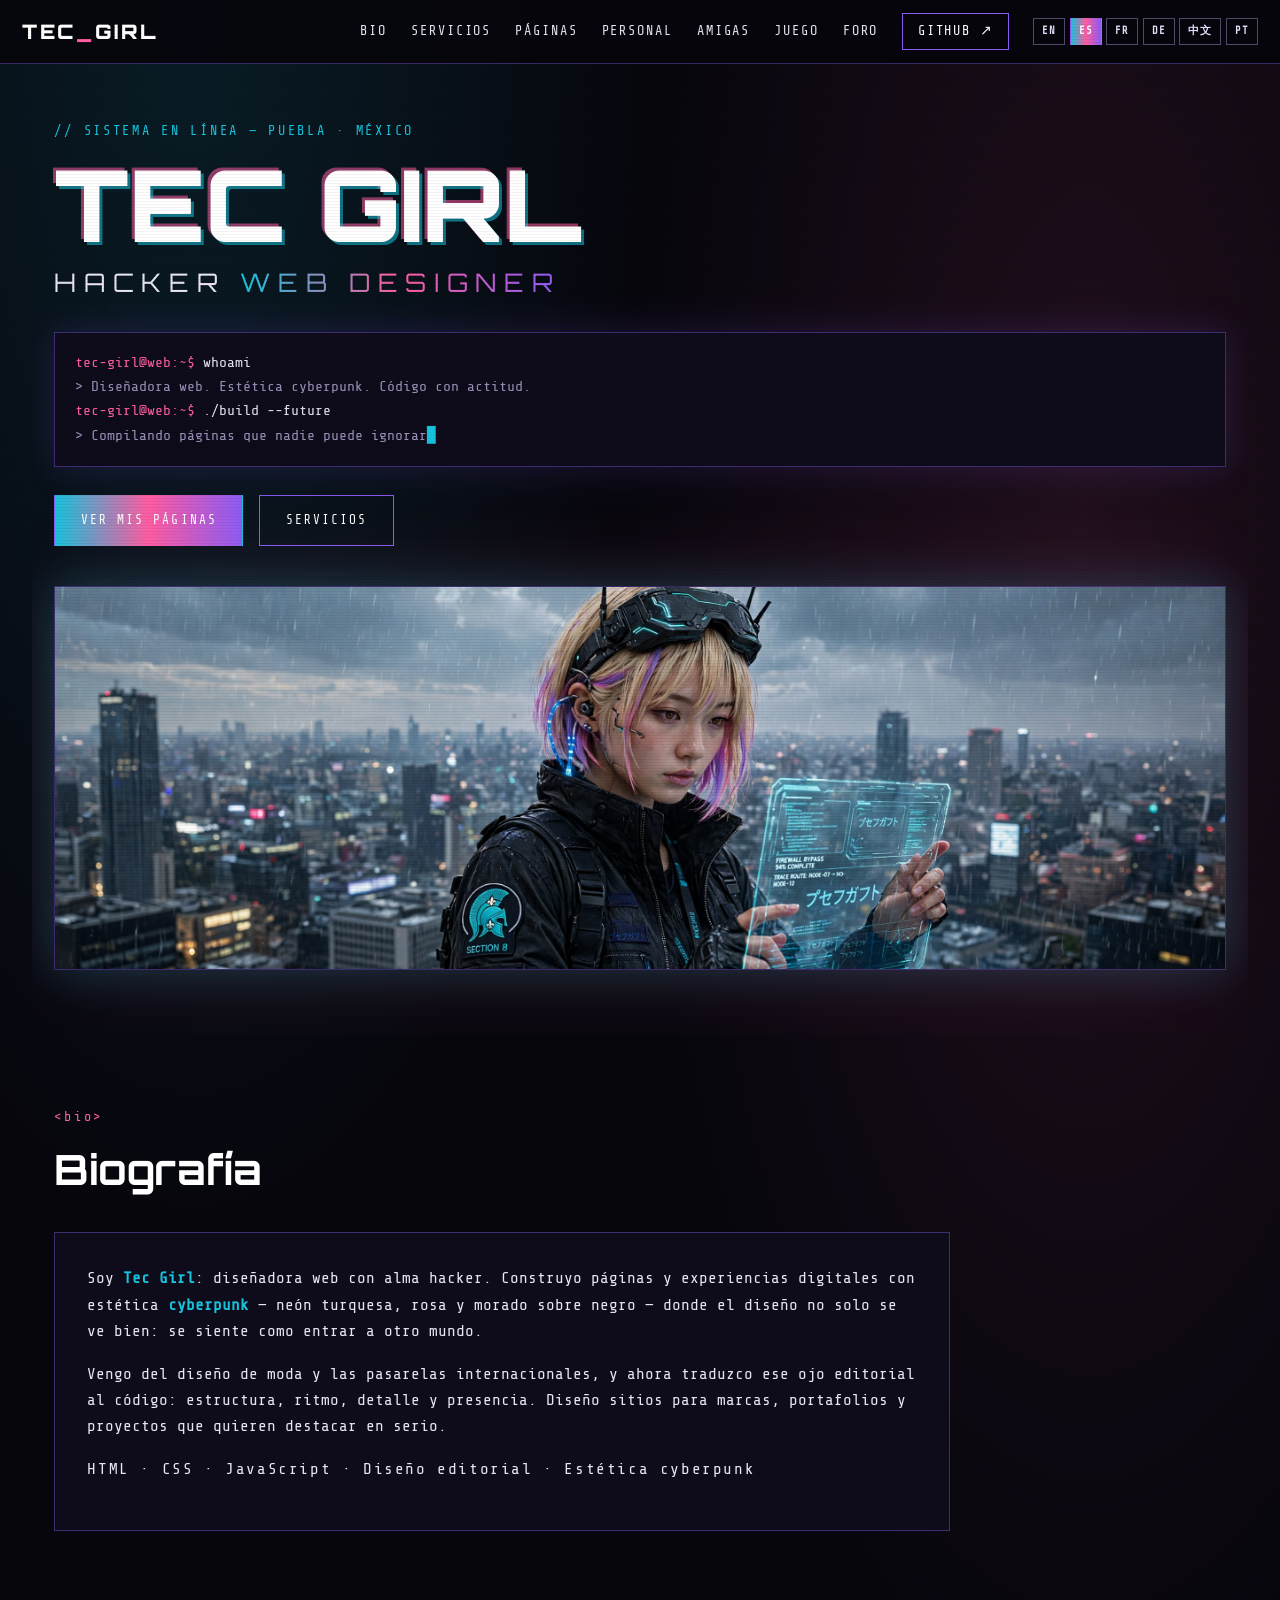
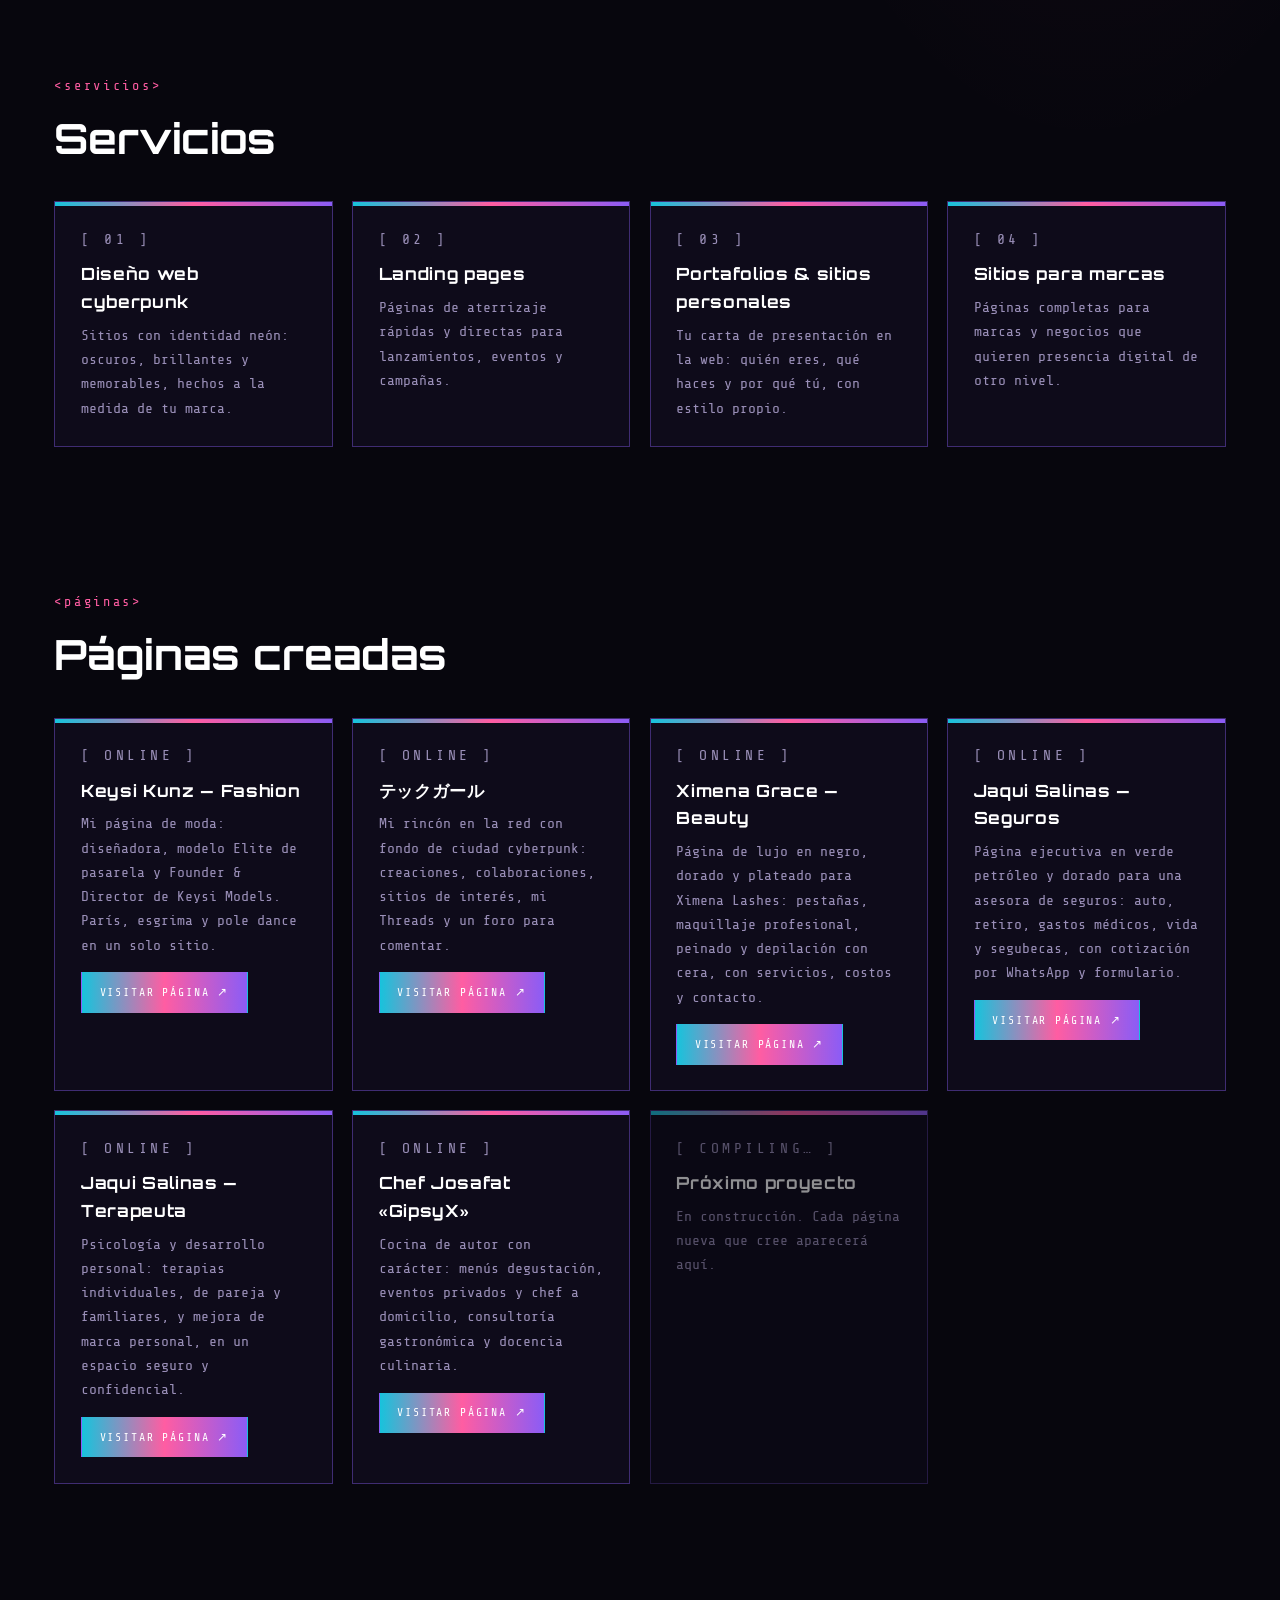
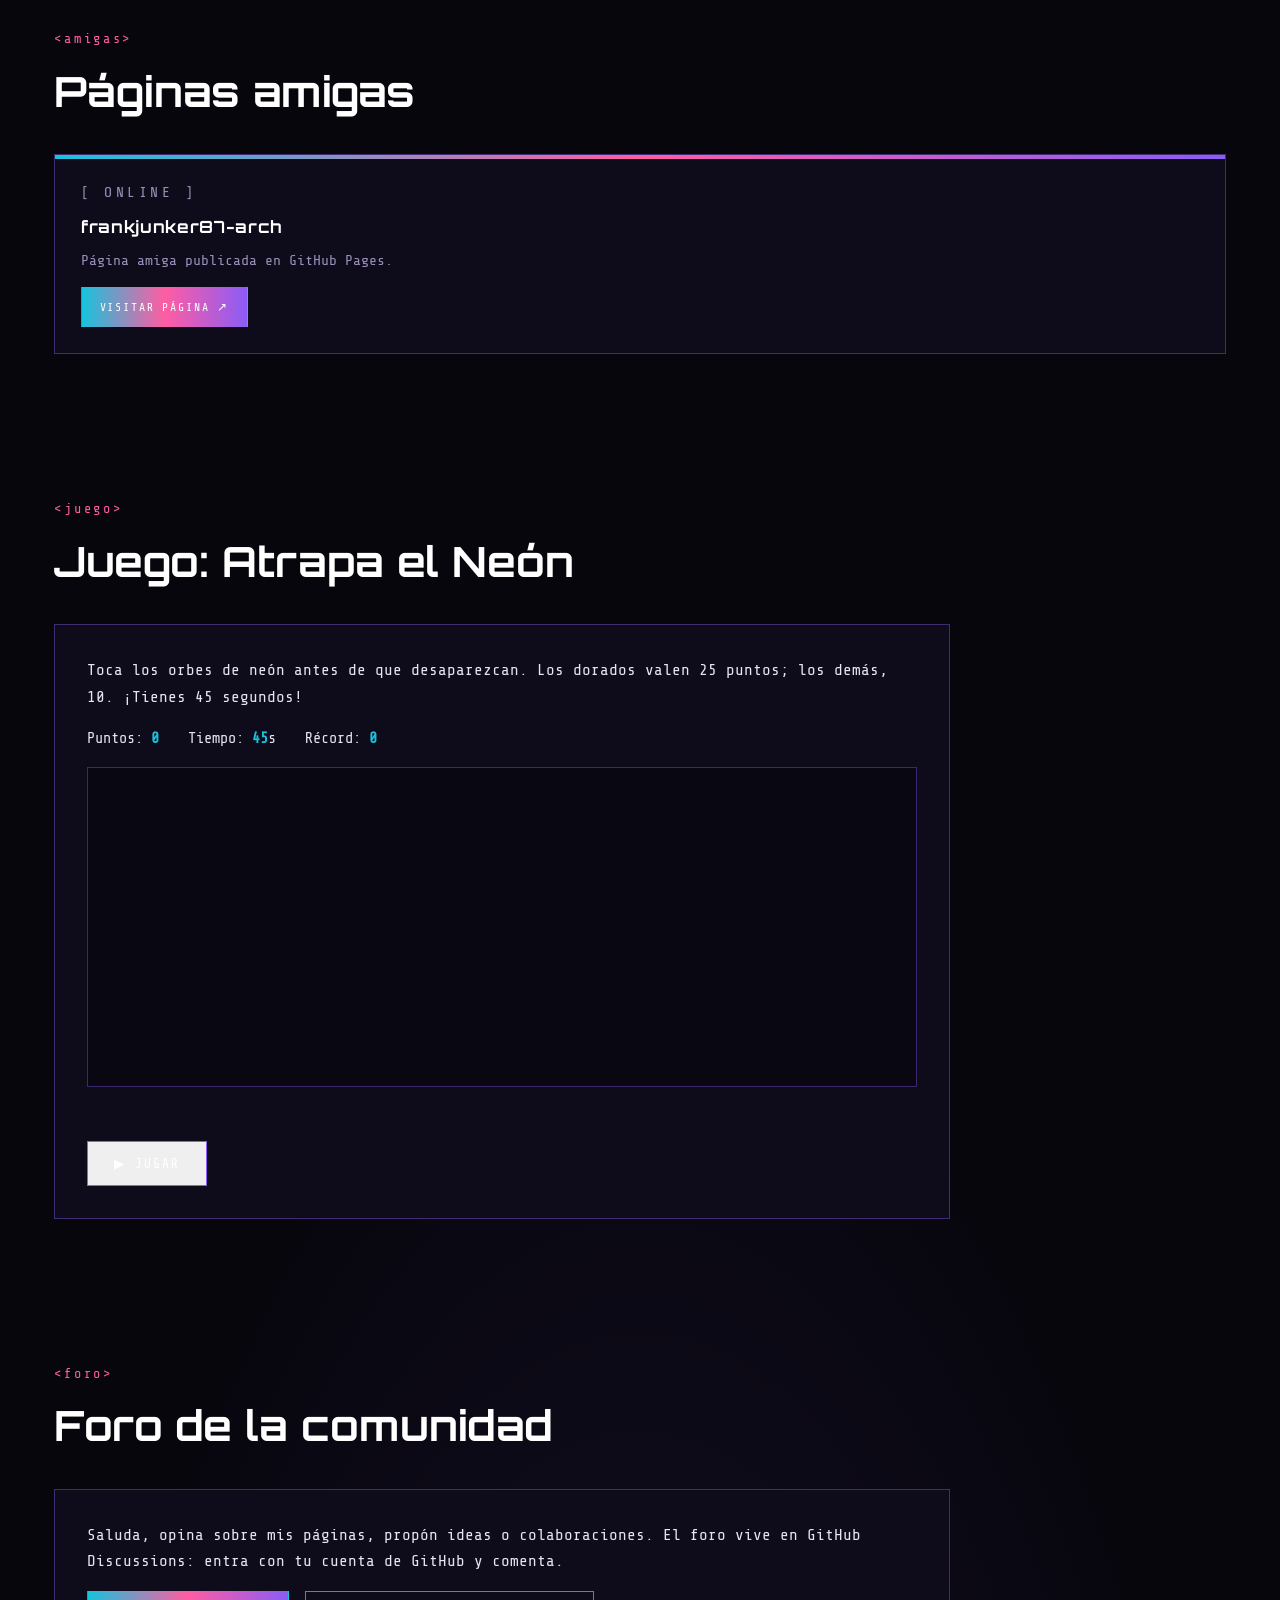
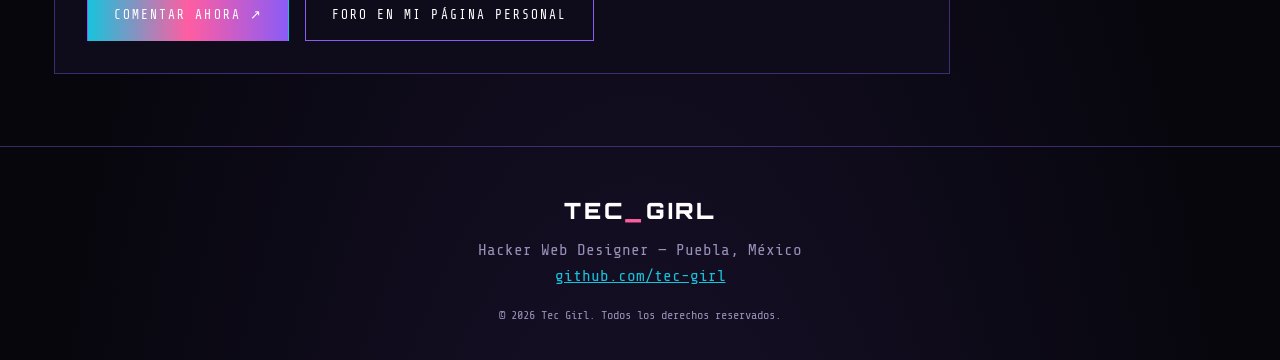
==== index.html @ 5b030a33 "Tec Girl: Jaqui Terapeuta y GipsyX en Páginas creadas + cursor de silueta neón Co-authored-by: psehg" ====
<!DOCTYPE html>
<html lang="es">
<head>
<meta charset="UTF-8">
<meta name="viewport" content="width=device-width, initial-scale=1.0">
<title data-i18n="pageTitle">TEC GIRL — Hacker Web Designer</title>
<meta name="description" content="Tec Girl: hacker web designer. Diseño páginas web con estética cyberpunk: neón turquesa, rosa y morado sobre negro. Puebla, México.">
<link rel="preconnect" href="https://fonts.googleapis.com">
<link rel="preconnect" href="https://fonts.gstatic.com" crossorigin>
<link href="https://fonts.googleapis.com/css2?family=Orbitron:wght@500;700;900&family=Share+Tech+Mono&display=swap" rel="stylesheet">
<link rel="icon" type="image/svg+xml" href="assets/favicon.svg">
<meta name="theme-color" content="#0a0a14">
<link rel="stylesheet" href="style.css">
</head>
<body>

<header class="nav">
  <a class="logo" href="#top">TEC<span>_</span>GIRL</a>
  <nav class="menu">
    <a href="#bio">Bio</a>
    <a href="#servicios" data-i18n="nav.services">Servicios</a>
    <a href="#paginas" data-i18n="nav.pages">Páginas</a>
    <a href="personal.html" data-i18n="nav.personal">Personal</a>
    <a href="#amigas" data-i18n="nav.friends">Amigas</a>
    <a href="#juego" data-i18n="nav.game">Juego</a>
    <a href="#foro" data-i18n="nav.forum">Foro</a>
    <a class="cta" href="https://github.com/tec-girl" target="_blank" rel="noopener">GitHub ↗</a>
    <span class="lang-switch" role="group" aria-label="Language / Idioma">
      <button type="button" data-lang="en">EN</button>
      <button type="button" data-lang="es" class="active">ES</button>
      <button type="button" data-lang="fr">FR</button>
      <button type="button" data-lang="de">DE</button>
      <button type="button" data-lang="zh">中文</button>
      <button type="button" data-lang="pt">PT</button>
    </span>
  </nav>
</header>

<main id="top">
  <!-- ===== HERO ===== -->
  <section class="hero">
    <canvas id="matrix" aria-hidden="true"></canvas>
    <div class="hero-text">
      <p class="kicker" data-i18n="hero.kicker">// SISTEMA EN LÍNEA — PUEBLA · MÉXICO</p>
      <h1 class="glitch" data-text="TEC GIRL">TEC GIRL</h1>
      <p class="role" data-i18n-html="hero.role">HACKER <span>WEB DESIGNER</span></p>
      <div class="terminal">
        <p><span class="prompt">tec-girl@web:~$</span> whoami</p>
        <p class="out" data-i18n="term.out1">&gt; Diseñadora web. Estética cyberpunk. Código con actitud.</p>
        <p><span class="prompt">tec-girl@web:~$</span> ./build --future</p>
        <p class="out"><span data-i18n="term.out2">&gt; Compilando páginas que nadie puede ignorar</span><span class="cursor">▊</span></p>
      </div>
      <div class="hero-ctas">
        <a class="btn btn-solid" href="#paginas" data-i18n="hero.btnPages">Ver mis páginas</a>
        <a class="btn btn-ghost" href="#servicios" data-i18n="nav.services">Servicios</a>
      </div>
    </div>
    <figure class="hero-img">
      <img src="assets/hacker-girl.webp" alt="Chica hacker estilizada estilo Ghost in the Shell, con interfaces holográficas">
    </figure>
  </section>

  <!-- ===== BIO ===== -->
  <section class="seccion" id="bio">
    <p class="sec-kicker">&lt;bio&gt;</p>
    <h2 class="sec-title" data-i18n="bio.title">Biografía</h2>
    <div class="bio-box">
      <p data-i18n-html="bio.p1">Soy <strong>Tec Girl</strong>: diseñadora web con alma hacker. Construyo páginas y experiencias digitales con estética <strong>cyberpunk</strong> — neón turquesa, rosa y morado sobre negro — donde el diseño no solo se ve bien: se siente como entrar a otro mundo.</p>
      <p data-i18n="bio.p2">Vengo del diseño de moda y las pasarelas internacionales, y ahora traduzco ese ojo editorial al código: estructura, ritmo, detalle y presencia. Diseño sitios para marcas, portafolios y proyectos que quieren destacar en serio.</p>
      <p class="skills-line" data-i18n="bio.skills">HTML · CSS · JavaScript · Diseño editorial · Estética cyberpunk</p>
    </div>
  </section>

  <!-- ===== SERVICIOS ===== -->
  <section class="seccion" id="servicios">
    <p class="sec-kicker">&lt;servicios&gt;</p>
    <h2 class="sec-title" data-i18n="nav.services">Servicios</h2>
    <div class="cards">
      <article class="card">
        <p class="card-tag">[ 01 ]</p>
        <h3 data-i18n="sv.c1h">Diseño web cyberpunk</h3>
        <p data-i18n="sv.c1p">Sitios con identidad neón: oscuros, brillantes y memorables, hechos a la medida de tu marca.</p>
      </article>
      <article class="card">
        <p class="card-tag">[ 02 ]</p>
        <h3 data-i18n="sv.c2h">Landing pages</h3>
        <p data-i18n="sv.c2p">Páginas de aterrizaje rápidas y directas para lanzamientos, eventos y campañas.</p>
      </article>
      <article class="card">
        <p class="card-tag">[ 03 ]</p>
        <h3 data-i18n="sv.c3h">Portafolios &amp; sitios personales</h3>
        <p data-i18n="sv.c3p">Tu carta de presentación en la web: quién eres, qué haces y por qué tú, con estilo propio.</p>
      </article>
      <article class="card">
        <p class="card-tag">[ 04 ]</p>
        <h3 data-i18n="sv.c4h">Sitios para marcas</h3>
        <p data-i18n="sv.c4p">Páginas completas para marcas y negocios que quieren presencia digital de otro nivel.</p>
      </article>
    </div>
  </section>

  <!-- ===== PÁGINAS ===== -->
  <section class="seccion" id="paginas">
    <p class="sec-kicker">&lt;páginas&gt;</p>
    <h2 class="sec-title" data-i18n="pg.title">Páginas creadas</h2>
    <div class="cards">
      <article class="card project">
        <p class="card-tag">[ ONLINE ]</p>
        <h3>Keysi Kunz — Fashion</h3>
        <p data-i18n="pg.c1p">Mi página de moda: diseñadora, modelo Elite de pasarela y Founder &amp; Director de Keysi Models. París, esgrima y pole dance en un solo sitio.</p>
        <a class="btn btn-solid small" href="https://tec-girl.github.io/keysi.github.io/" target="_blank" rel="noopener" data-i18n="pg.visit">Visitar página ↗</a>
      </article>
      <article class="card project">
        <p class="card-tag">[ ONLINE ]</p>
        <h3>テックガール</h3>
        <p data-i18n="pg.c2p">Mi rincón en la red con fondo de ciudad cyberpunk: creaciones, colaboraciones, sitios de interés, mi Threads y un foro para comentar.</p>
        <a class="btn btn-solid small" href="personal.html" data-i18n="pg.visit">Visitar página ↗</a>
      </article>
      <article class="card project">
        <p class="card-tag">[ ONLINE ]</p>
        <h3 data-i18n="pg.xh">Ximena Grace — Beauty</h3>
        <p data-i18n="pg.xp">Página de lujo en negro, dorado y plateado para Ximena Lashes: pestañas, maquillaje profesional, peinado y depilación con cera, con servicios, costos y contacto.</p>
        <a class="btn btn-solid small" href="https://tec-girl.github.io/ximena_grace.github.io/" target="_blank" rel="noopener" data-i18n="pg.visit">Visitar página ↗</a>
      </article>
      <article class="card project">
        <p class="card-tag">[ ONLINE ]</p>
        <h3 data-i18n="pg.jh">Jaqui Salinas — Seguros</h3>
        <p data-i18n="pg.jp">Página ejecutiva en verde petróleo y dorado para una asesora de seguros: auto, retiro, gastos médicos, vida y segubecas, con cotización por WhatsApp y formulario.</p>
        <a class="btn btn-solid small" href="https://tec-girl.github.io/jaquisalinasseguros.github.io/" target="_blank" rel="noopener" data-i18n="pg.visit">Visitar página ↗</a>
      </article>
      <article class="card project">
        <p class="card-tag">[ ONLINE ]</p>
        <h3 data-i18n="pg.th">Jaqui Salinas — Terapeuta</h3>
        <p data-i18n="pg.tp">Psicología y desarrollo personal: terapias individuales, de pareja y familiares, y mejora de marca personal, en un espacio seguro y confidencial.</p>
        <a class="btn btn-solid small" href="https://tec-girl.github.io/jaquisalinasterapeuta.github.io/" target="_blank" rel="noopener" data-i18n="pg.visit">Visitar página ↗</a>
      </article>
      <article class="card project">
        <p class="card-tag">[ ONLINE ]</p>
        <h3 data-i18n="pg.gh">Chef Josafat «GipsyX»</h3>
        <p data-i18n="pg.gp">Cocina de autor con carácter: menús degustación, eventos privados y chef a domicilio, consultoría gastronómica y docencia culinaria.</p>
        <a class="btn btn-solid small" href="https://gipsyx-mx.github.io/" target="_blank" rel="noopener" data-i18n="pg.visit">Visitar página ↗</a>
      </article>
      <article class="card project dim">
        <p class="card-tag">[ COMPILING… ]</p>
        <h3 data-i18n="pg.c3h">Próximo proyecto</h3>
        <p data-i18n="pg.c3p">En construcción. Cada página nueva que cree aparecerá aquí.</p>
      </article>
    </div>
  </section>
  <!-- ===== PÁGINAS AMIGAS ===== -->
  <section class="seccion" id="amigas">
    <p class="sec-kicker">&lt;amigas&gt;</p>
    <h2 class="sec-title" data-i18n="friends.title">Páginas amigas</h2>
    <div class="cards">
      <article class="card project">
        <p class="card-tag">[ ONLINE ]</p>
        <h3>frankjunker87-arch</h3>
        <p data-i18n="friends.f1">Página amiga publicada en GitHub Pages.</p>
        <a class="btn btn-solid small" href="https://frankjunker87-arch.github.io/" target="_blank" rel="noopener" data-i18n="pg.visit">Visitar página ↗</a>
      </article>
    </div>
  </section>

  <!-- ===== JUEGO ===== -->
  <section class="seccion" id="juego">
    <p class="sec-kicker">&lt;juego&gt;</p>
    <h2 class="sec-title" data-i18n="game.title">Juego: Atrapa el Neón</h2>
    <div class="bio-box">
      <p data-i18n="game.sub">Toca los orbes de neón antes de que desaparezcan. Los dorados valen 25 puntos; los demás, 10. ¡Tienes 45 segundos!</p>
      <div class="game-hud">
        <span><span data-i18n="game.score">Puntos</span>: <b id="g-score">0</b></span>
        <span><span data-i18n="game.time">Tiempo</span>: <b id="g-time">45</b>s</span>
        <span><span data-i18n="game.best">Récord</span>: <b id="g-best">0</b></span>
      </div>
      <div class="game-arena" id="game-arena"></div>
      <p class="game-msg" id="g-msg"></p>
      <button class="btn btn-ghost game-btn" id="g-start" type="button" data-i18n="game.start">▶ Jugar</button>
    </div>
  </section>

  <!-- ===== FORO ===== -->
  <section class="seccion" id="foro">
    <p class="sec-kicker">&lt;foro&gt;</p>
    <h2 class="sec-title" data-i18n="fo.title">Foro de la comunidad</h2>
    <div class="bio-box">
      <p data-i18n="fo.p">Saluda, opina sobre mis páginas, propón ideas o colaboraciones. El foro vive en GitHub Discussions: entra con tu cuenta de GitHub y comenta.</p>
      <div class="hero-ctas">
        <a class="btn btn-solid" href="https://github.com/tec-girl/tec-girl.github.io/discussions" target="_blank" rel="noopener" data-i18n="fo.btn1">Comentar ahora ↗</a>
        <a class="btn btn-ghost" href="personal.html#foro" data-i18n="fo.btn2">Foro en mi página personal</a>
      </div>
    </div>
  </section>
</main>

<footer class="footer">
  <p class="footer-logo">TEC<span>_</span>GIRL</p>
  <p data-i18n="foot.line">Hacker Web Designer — Puebla, México</p>
  <p><a href="https://github.com/tec-girl" target="_blank" rel="noopener">github.com/tec-girl</a></p>
  <p class="small" data-i18n="foot.rights">© 2026 Tec Girl. Todos los derechos reservados.</p>
</footer>

<script src="script.js"></script>
</body>
</html>
---- style.css ----
/* ===== TEC GIRL — cyberpunk hacker theme ===== */
:root{
  --black:#07060d;
  --panel:#0e0b1a;
  --turq:#17c3dc;
  --pink:#ff5da2;
  --purple:#8b5cf6;
  --text:#e8e4f5;
  --dim:#9a8fb8;
  --line:rgba(139,92,246,.4);
  --grad:linear-gradient(90deg,var(--turq),var(--pink),var(--purple));
  --display:'Orbitron',sans-serif;
  --mono:'Share Tech Mono',monospace;
}
*{margin:0;padding:0;box-sizing:border-box}
html{scroll-behavior:smooth}
body{background:var(--black);color:var(--text);font-family:var(--mono);line-height:1.65;
  background-image:radial-gradient(60% 40% at 15% 0%,rgba(23,195,220,.12),transparent 60%),
    radial-gradient(60% 40% at 85% 10%,rgba(255,93,162,.10),transparent 60%),
    radial-gradient(80% 50% at 50% 110%,rgba(139,92,246,.14),transparent 60%)}
a{color:var(--turq)}

/* ===== NAV ===== */
.nav{position:fixed;inset:0 0 auto 0;z-index:50;display:flex;justify-content:space-between;align-items:center;
  padding:.8rem 1.4rem;background:rgba(7,6,13,.92);backdrop-filter:blur(6px);border-bottom:1px solid var(--line)}
.logo{font-family:var(--display);font-weight:900;font-size:1.25rem;letter-spacing:.12em;color:#fff;text-decoration:none}
.logo span{color:var(--pink)}
.menu{display:flex;gap:1.5rem;align-items:center;flex-wrap:wrap}
.menu a{color:var(--text);text-decoration:none;font-size:.85rem;letter-spacing:.14em;text-transform:uppercase}
.menu a:hover{color:var(--turq)}
.menu .cta{border:1px solid var(--purple);padding:.4rem .9rem;color:#fff}
.menu .cta:hover{background:var(--grad);border-color:transparent}
.lang-switch{display:inline-flex;gap:.3rem}
.lang-switch button{background:transparent;border:1px solid rgba(196,176,245,.4);color:#e9e2ff;
  font-family:var(--mono);font-size:.66rem;font-weight:700;letter-spacing:.08em;padding:.32rem .5rem;cursor:pointer;transition:.2s}
.lang-switch button:hover{border-color:var(--turq);color:var(--turq)}
.lang-switch button.active{background:var(--grad);border-color:transparent;color:#fff}

/* ===== HERO ===== */
.hero{min-height:100svh;display:grid;grid-template-columns:1fr;gap:2.5rem;align-items:center;
  max-width:76rem;margin:0 auto;padding:7.5rem 1.4rem 4rem}
.kicker{color:var(--turq);font-size:.85rem;letter-spacing:.2em}
.glitch{font-family:var(--display);font-weight:900;font-size:clamp(3.2rem,9vw,6.2rem);line-height:1.02;color:#fff;
  text-shadow:3px 3px 0 rgba(23,195,220,.55),-3px -3px 0 rgba(255,93,162,.55);margin:.7rem 0 .4rem}
.role{font-family:var(--display);font-size:clamp(1.1rem,3vw,1.6rem);letter-spacing:.3em;color:var(--text)}
.role span{background:var(--grad);-webkit-background-clip:text;background-clip:text;-webkit-text-fill-color:transparent;color:transparent}
.terminal{margin:1.8rem 0;background:var(--panel);border:1px solid var(--line);padding:1.1rem 1.2rem;
  font-size:.92rem;box-shadow:0 0 34px rgba(139,92,246,.18)}
.terminal .prompt{color:var(--pink)}
.terminal .out{color:var(--dim)}
.cursor{color:var(--turq);animation:blink 1s steps(1) infinite}
@keyframes blink{50%{opacity:0}}
.hero-ctas{display:flex;gap:1rem;flex-wrap:wrap}
.btn{display:inline-block;text-decoration:none;font-family:var(--mono);letter-spacing:.16em;text-transform:uppercase;
  font-size:.8rem;padding:.85rem 1.6rem;border:1px solid var(--purple);color:#fff;transition:.2s}
.btn-solid{background:var(--grad);border-color:transparent}
.btn-solid:hover{filter:brightness(1.15)}
.btn-ghost:hover{background:rgba(139,92,246,.18)}
.btn.small{padding:.6rem 1.1rem;font-size:.72rem;margin-top:.9rem}
.hero-img img{width:100%;height:auto;display:block;border:1px solid var(--line);
  box-shadow:0 0 44px rgba(23,195,220,.22),0 0 90px rgba(255,93,162,.14)}

/* ===== SECTIONS ===== */
.seccion{max-width:76rem;margin:0 auto;padding:4.5rem 1.4rem}
.sec-kicker{color:var(--pink);font-size:.85rem;letter-spacing:.2em}
.sec-title{font-family:var(--display);font-weight:700;font-size:clamp(1.8rem,5vw,2.6rem);color:#fff;margin:.4rem 0 1.8rem}
.bio-box{background:var(--panel);border:1px solid var(--line);padding:2rem;max-width:56rem}
.bio-box p{margin-bottom:1rem;color:var(--text)}
.bio-box strong{color:var(--turq)}
.skills-line{color:var(--pink);letter-spacing:.1em}
.cards{display:grid;grid-template-columns:repeat(auto-fit,minmax(15.5rem,1fr));gap:1.2rem}
.card{background:var(--panel);border:1px solid var(--line);padding:1.6rem;position:relative;transition:.22s}
.card::before{content:"";position:absolute;top:0;left:0;width:100%;height:.24rem;background:var(--grad)}
.card:hover{transform:translateY(-4px);box-shadow:0 14px 30px rgba(139,92,246,.25)}
.card-tag{color:var(--turq);font-size:.75rem;letter-spacing:.24em;margin-bottom:.5rem}
.card h3{font-family:var(--display);font-size:1.05rem;color:#fff;margin-bottom:.5rem;letter-spacing:.04em}
.card p{color:var(--dim);font-size:.92rem}
.card.dim{opacity:.55}
.card.dim:hover{transform:none;box-shadow:none}

/* ===== FOOTER ===== */
.footer{border-top:1px solid var(--line);text-align:center;padding:2.8rem 1.4rem 2.2rem;color:var(--dim)}
.footer-logo{font-family:var(--display);font-weight:900;font-size:1.4rem;letter-spacing:.12em;color:#fff;margin-bottom:.5rem}
.footer-logo span{color:var(--pink)}
.footer .small{margin-top:1rem;font-size:.75rem}

/* ===== RESPONSIVE ===== */
@media (max-width:820px){
  .hero{grid-template-columns:1fr;padding-top:6.5rem}
  .menu{gap:1rem}
}

/* ===== MATRIX + SCANLINES + JUEGO ===== */
.hero{position:relative;overflow:hidden}
#matrix{position:absolute;inset:0;width:100%;height:100%;opacity:.34;pointer-events:none;z-index:0}
.hero>*{position:relative;z-index:1}
#matrix{z-index:0}
body::after{content:"";position:fixed;inset:0;pointer-events:none;z-index:60;opacity:.05;
  background:repeating-linear-gradient(0deg,transparent 0 2px,rgba(0,0,0,.9) 2px 3px)}
.game-hud{display:flex;gap:1.8rem;flex-wrap:wrap;margin-bottom:.4rem;font-size:.95rem}
.game-hud b{color:var(--turq)}
.game-arena{position:relative;height:320px;border:1px solid var(--line);background:rgba(5,5,12,.55);
  overflow:hidden;margin:1rem 0;touch-action:manipulation}
.orb{position:absolute;border-radius:50%;cursor:pointer;border:none;padding:0;
  animation:orbIn .16s ease-out, orbPulse .55s ease-in-out infinite alternate}
@keyframes orbIn{from{transform:scale(.3);opacity:0}to{transform:scale(1);opacity:1}}
@keyframes orbPulse{from{filter:brightness(1)}to{filter:brightness(1.45)}}
.orb-t{background:radial-gradient(circle at 35% 35%,#bffbff,#17c3dc 60%,#0a6d80);box-shadow:0 0 18px #17c3dc}
.orb-p{background:radial-gradient(circle at 35% 35%,#ffd7ea,#ff5da2 60%,#a11754);box-shadow:0 0 18px #ff5da2}
.orb-m{background:radial-gradient(circle at 35% 35%,#e6dcff,#8b5cf6 60%,#4c1d95);box-shadow:0 0 18px #8b5cf6}
.orb-g{background:radial-gradient(circle at 35% 35%,#fff6da,#f2c14e 60%,#9a7414);box-shadow:0 0 24px #f2c14e}
.game-msg{min-height:1.4rem;color:var(--pink);margin-bottom:.6rem}
.game-btn{cursor:pointer;font-family:var(--mono)}
.game-btn:disabled{opacity:.45;cursor:default}
@media (prefers-reduced-motion: reduce){ #matrix{display:none} }

/* Cursor: silueta neón rosa/azul (pedido de Keysi) */
body{cursor:url('assets/cursor-pole.png') 10 4, auto}
a, button, input, select, textarea, label, summary, .card, .lang-switch button{cursor:url('assets/cursor-pole.png') 10 4, pointer}
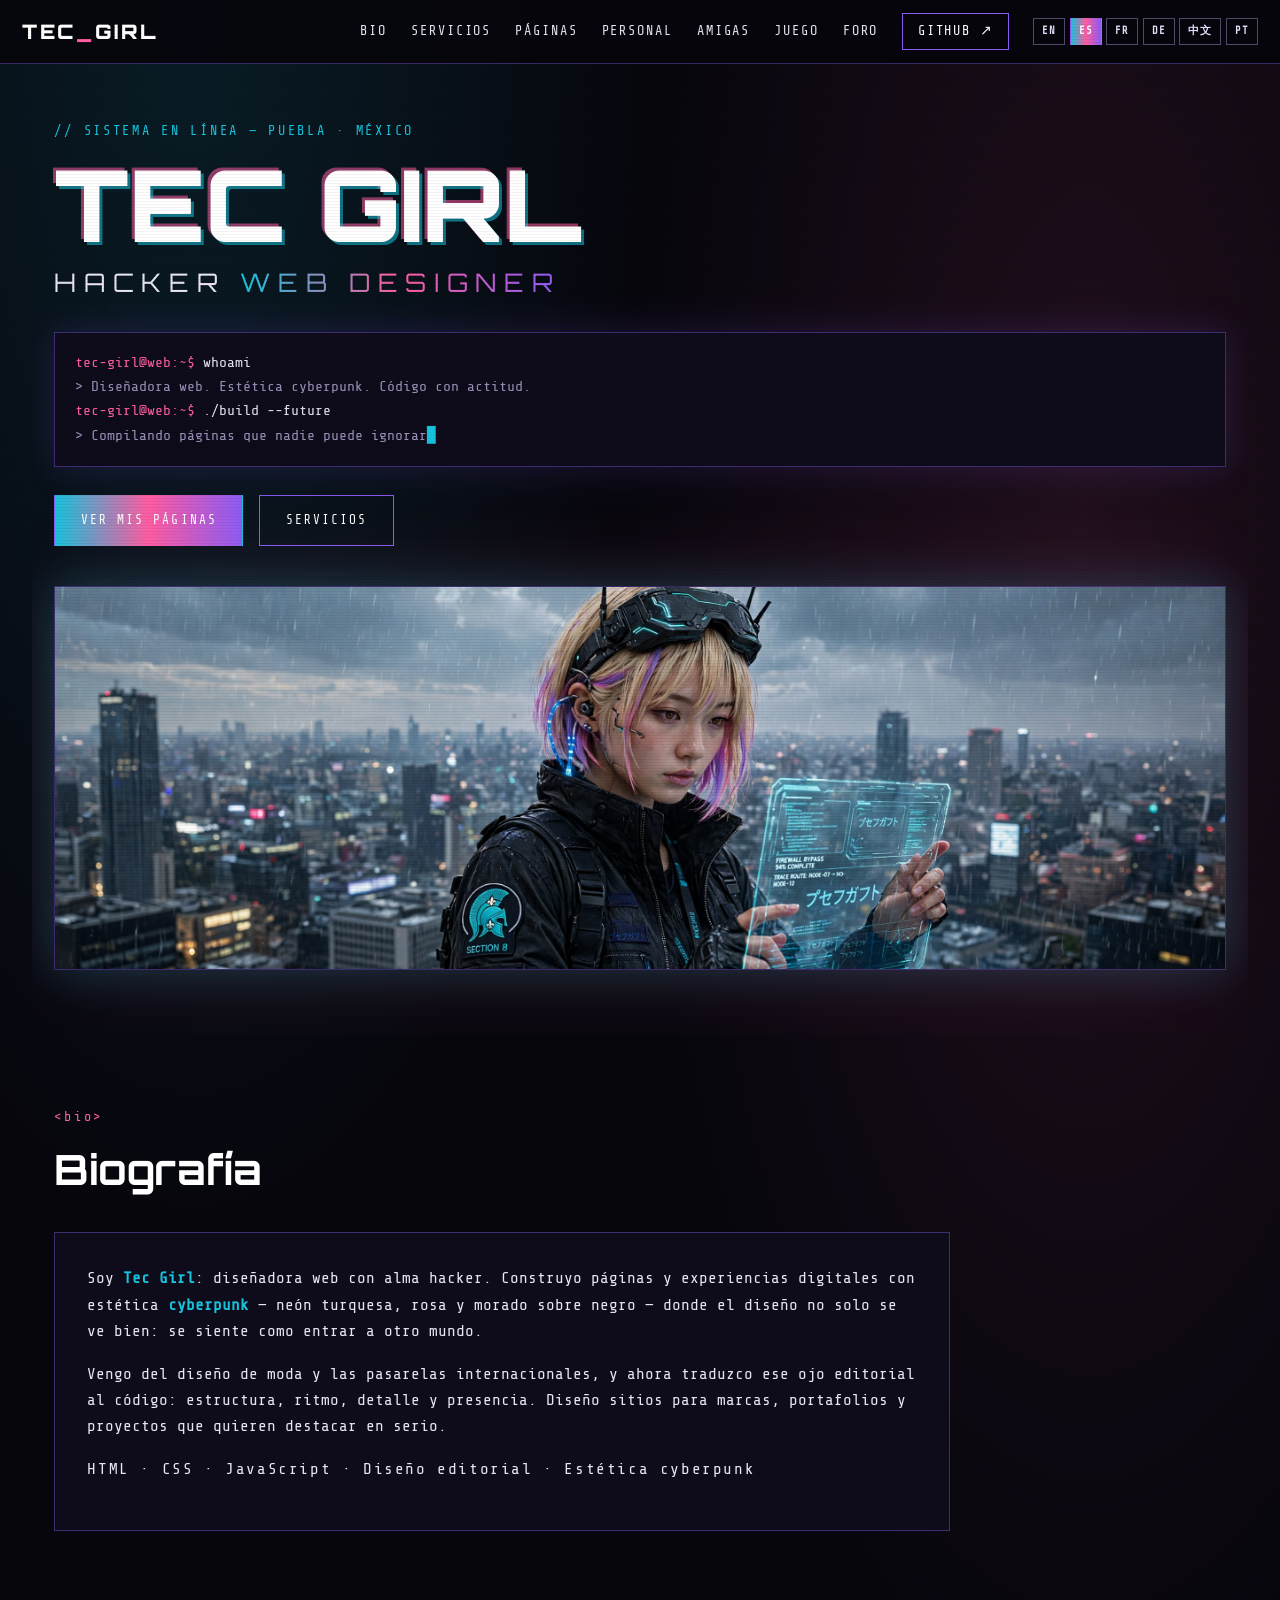
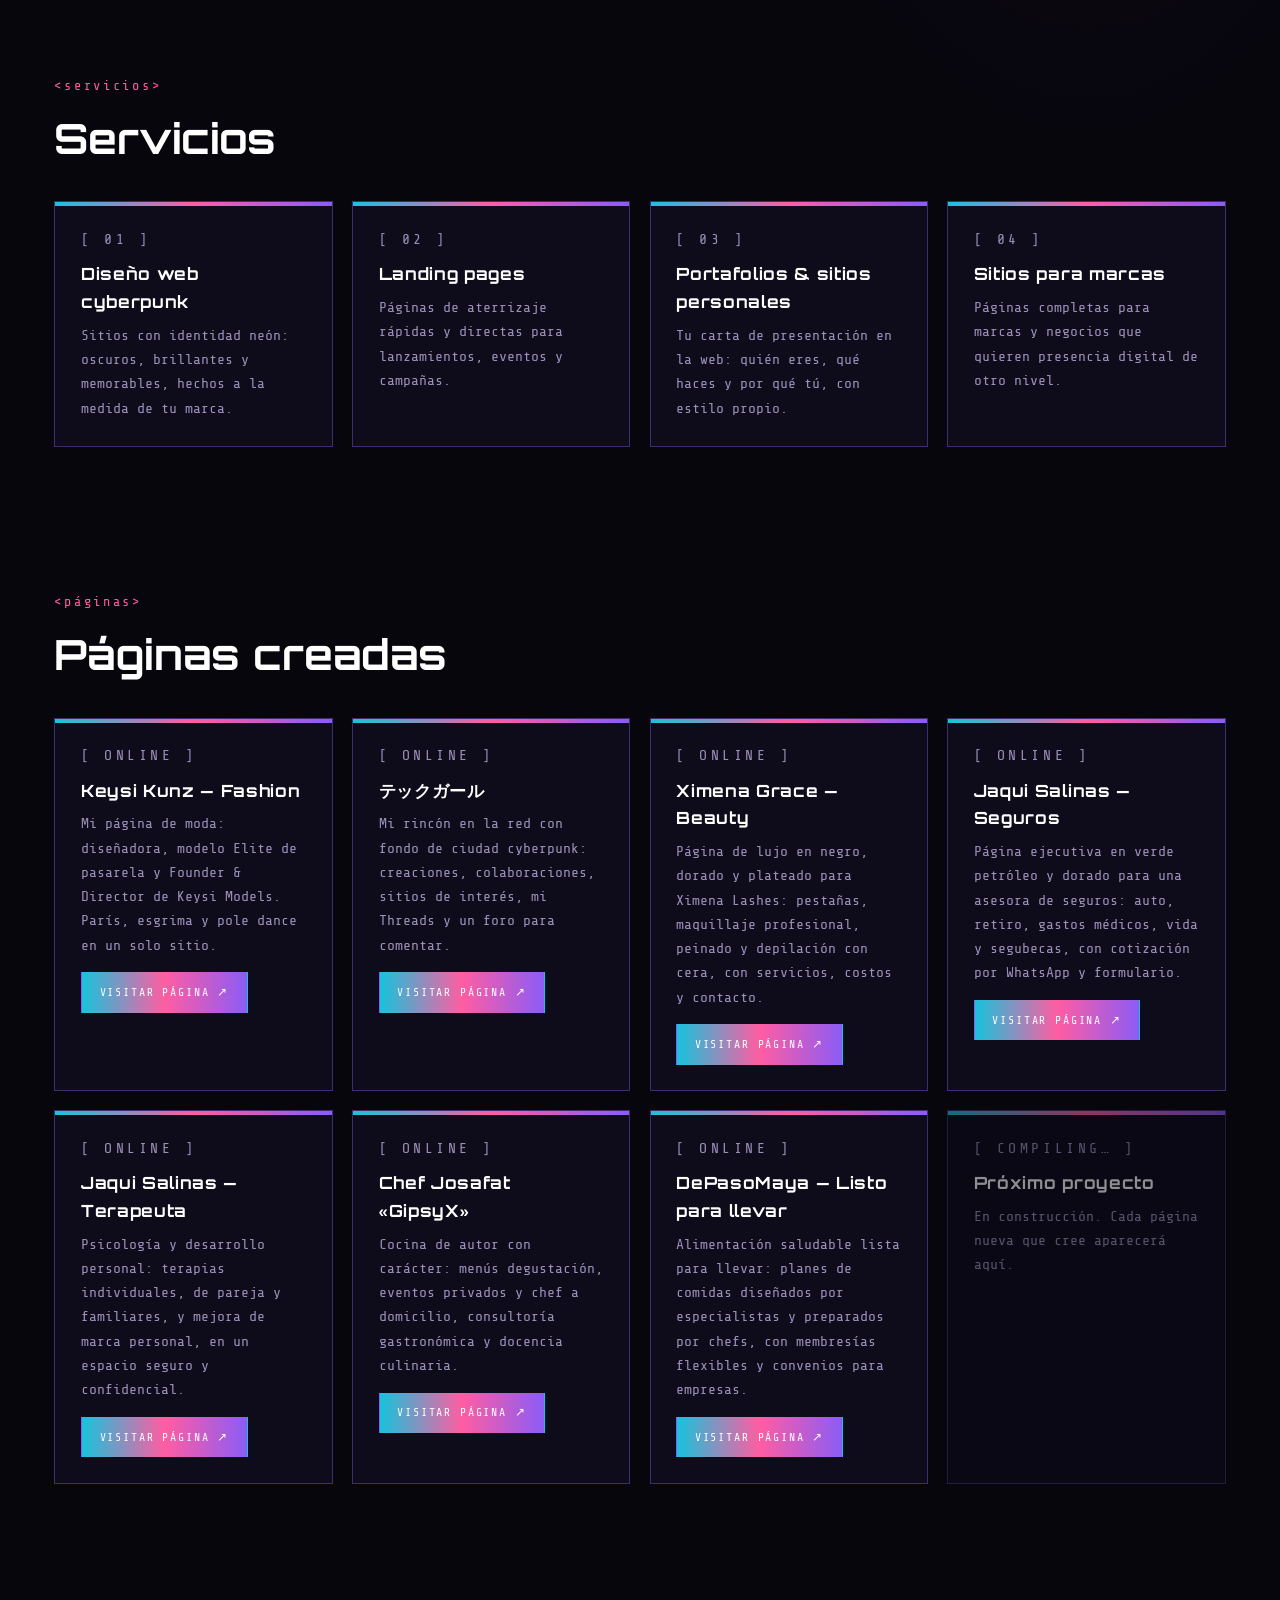
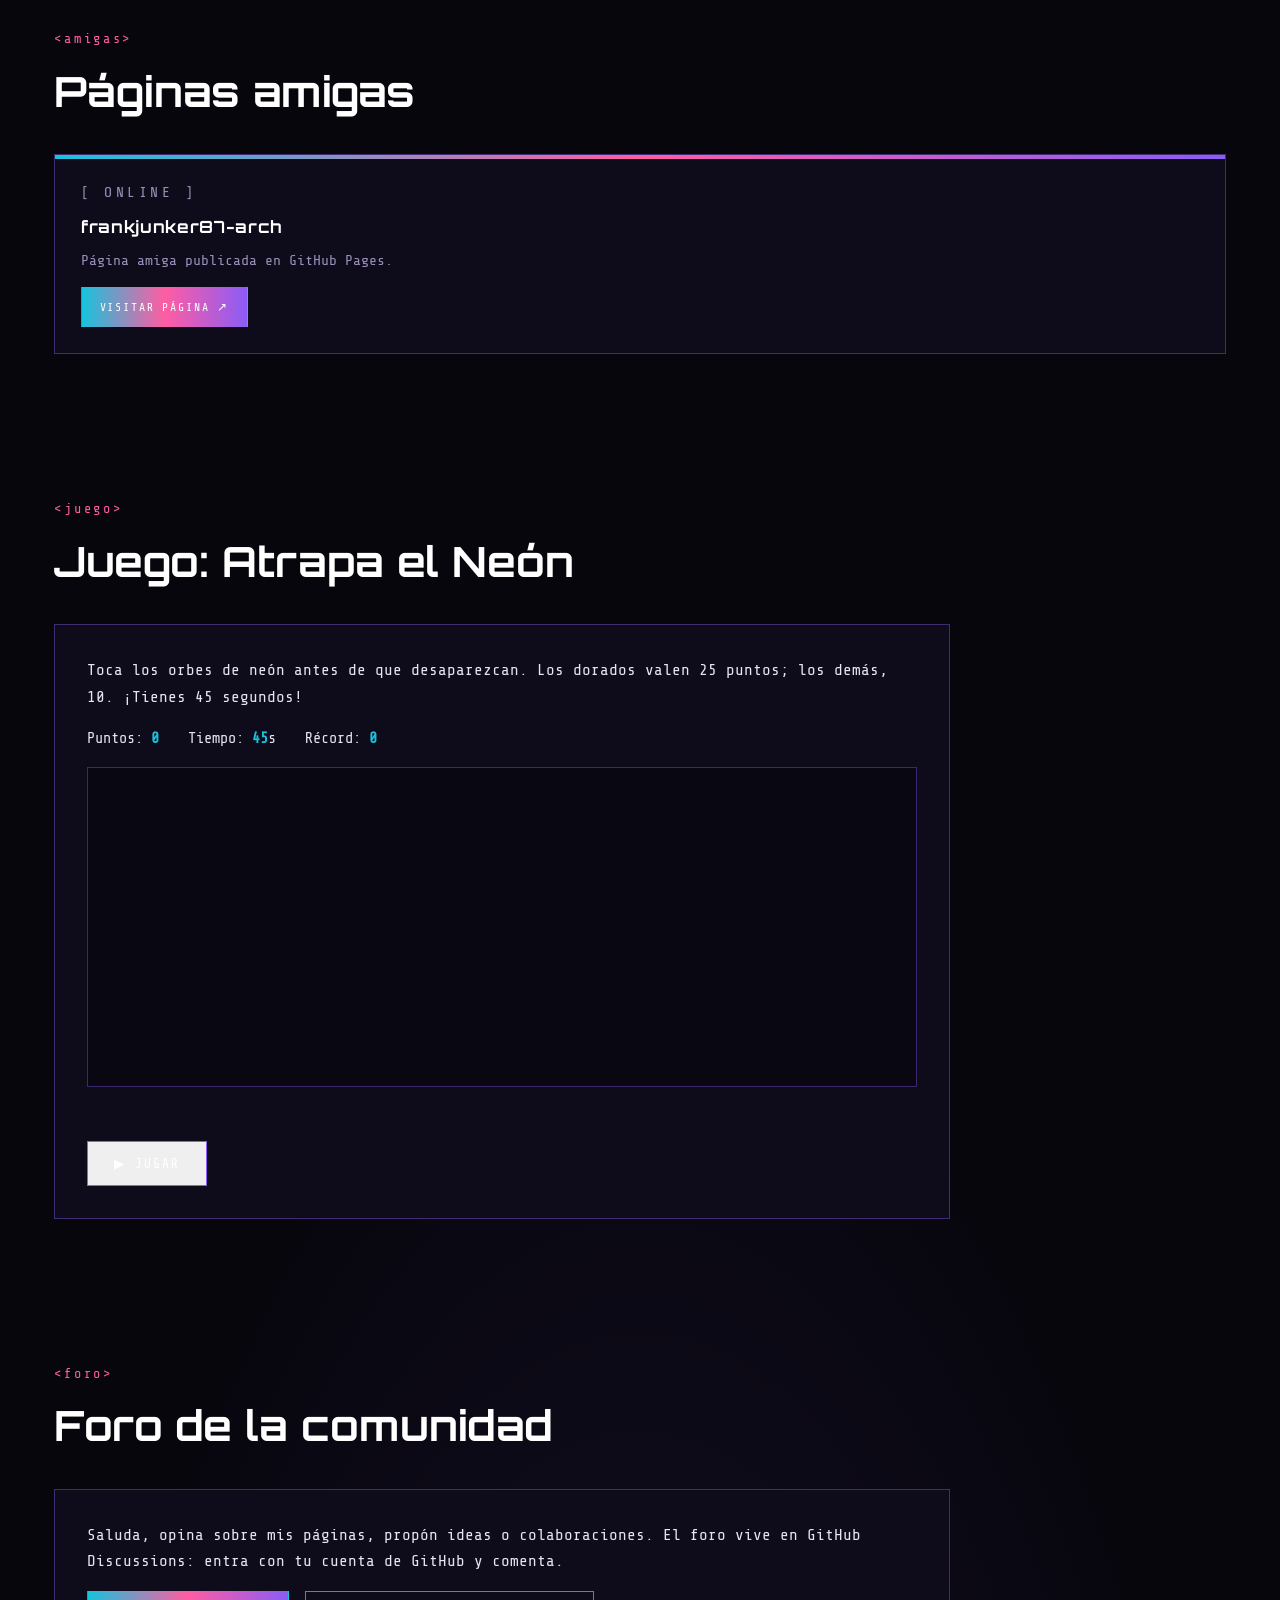
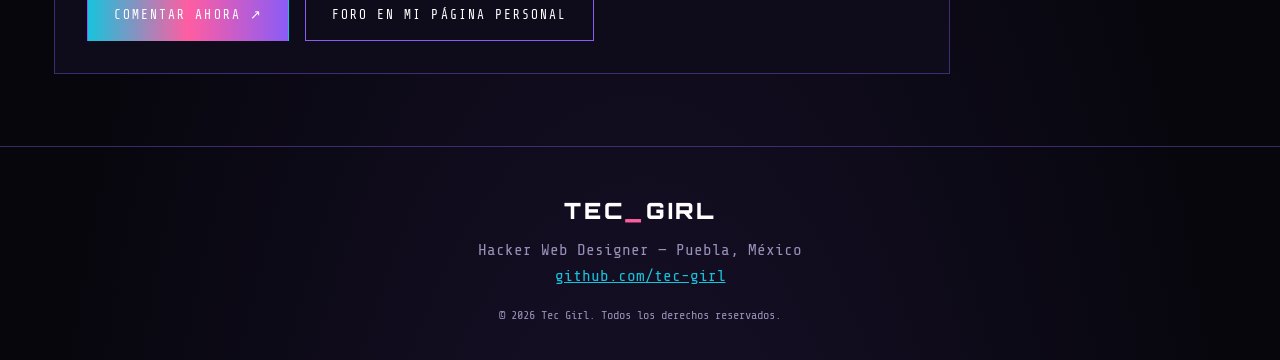
==== commit 5cc703aa: "Tec Girl: DePasoMaya en Páginas creadas Co-authored-by: psehgaft <psehgaft@users.noreply.github.com>" ====
--- a/index.html
+++ b/index.html
@@ -140,6 +140,12 @@
         <p data-i18n="pg.gp">Cocina de autor con carácter: menús degustación, eventos privados y chef a domicilio, consultoría gastronómica y docencia culinaria.</p>
         <a class="btn btn-solid small" href="https://gipsyx-mx.github.io/" target="_blank" rel="noopener" data-i18n="pg.visit">Visitar página ↗</a>
       </article>
+      <article class="card project">
+        <p class="card-tag">[ ONLINE ]</p>
+        <h3 data-i18n="pg.mh">DePasoMaya — Listo para llevar</h3>
+        <p data-i18n="pg.mp">Alimentación saludable lista para llevar: planes de comidas diseñados por especialistas y preparados por chefs, con membresías flexibles y convenios para empresas.</p>
+        <a class="btn btn-solid small" href="https://depasomaya.github.io/" target="_blank" rel="noopener" data-i18n="pg.visit">Visitar página ↗</a>
+      </article>
       <article class="card project dim">
         <p class="card-tag">[ COMPILING… ]</p>
         <h3 data-i18n="pg.c3h">Próximo proyecto</h3>
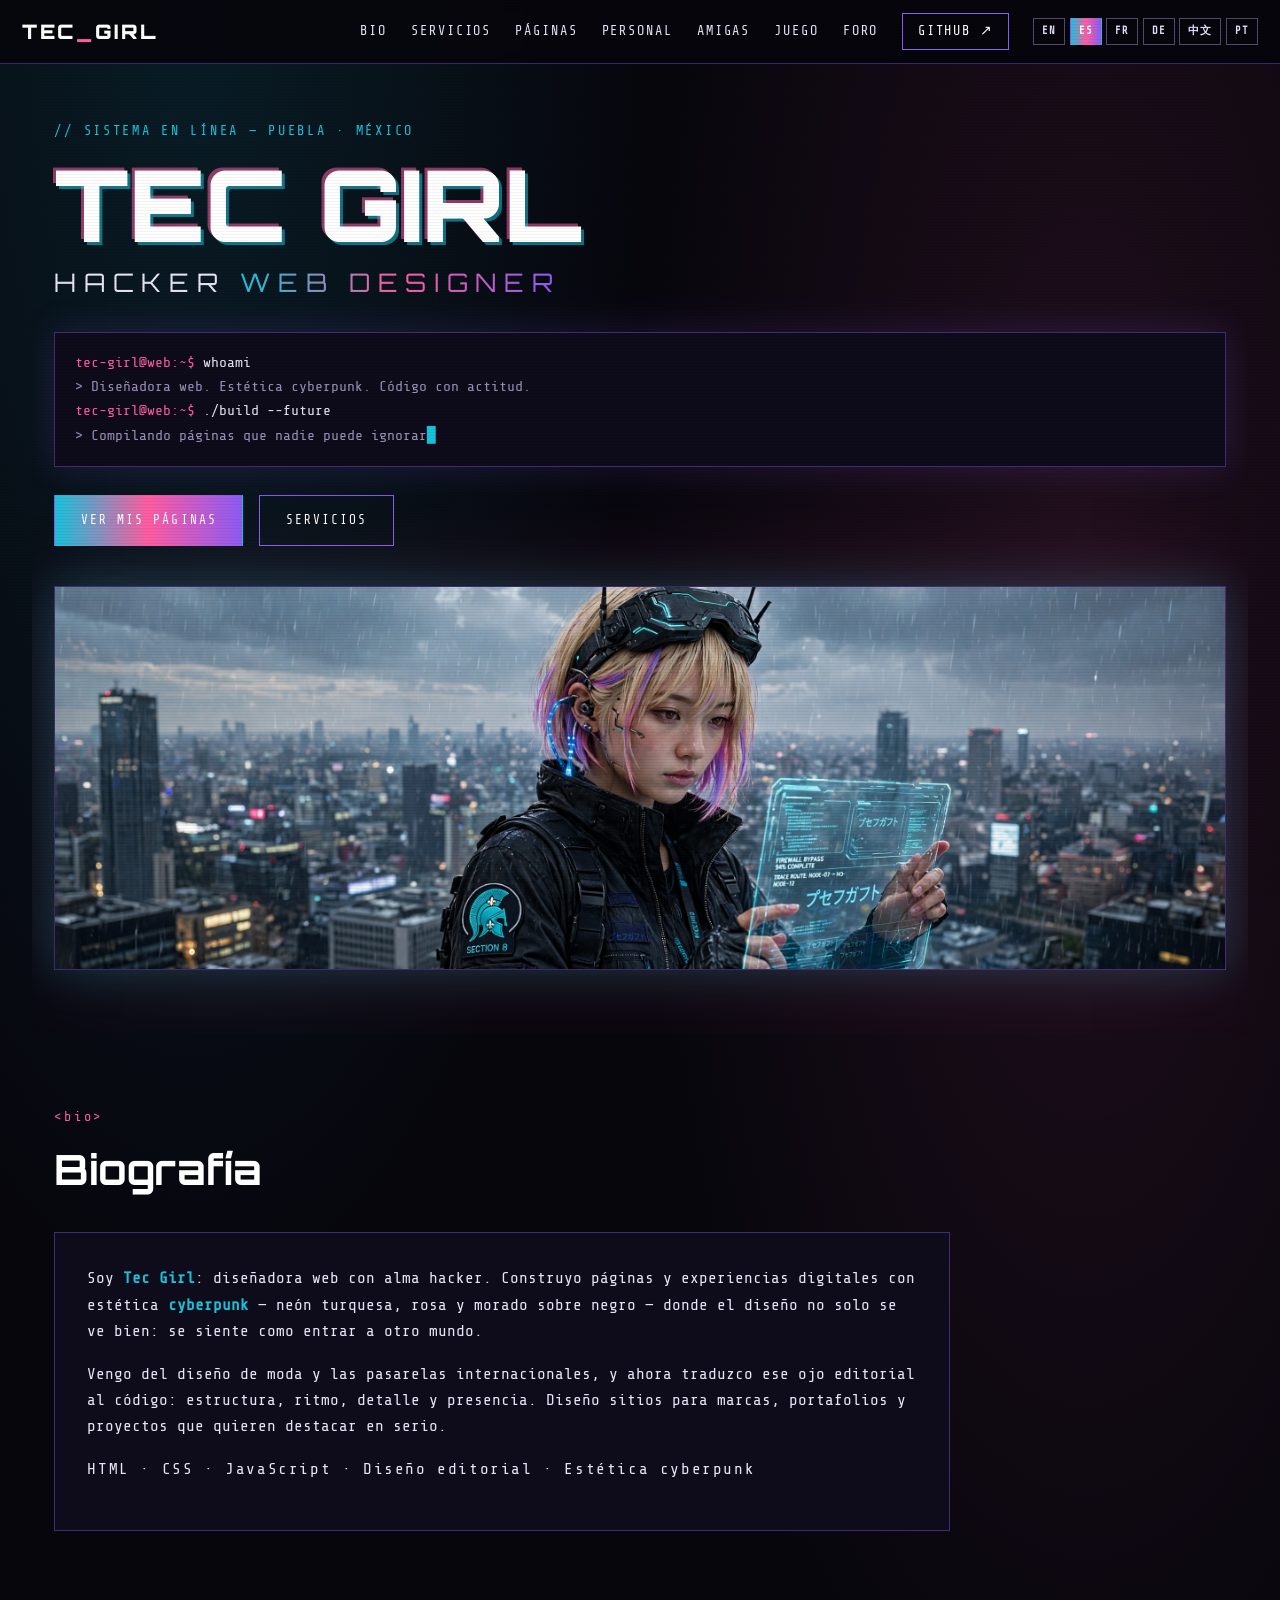
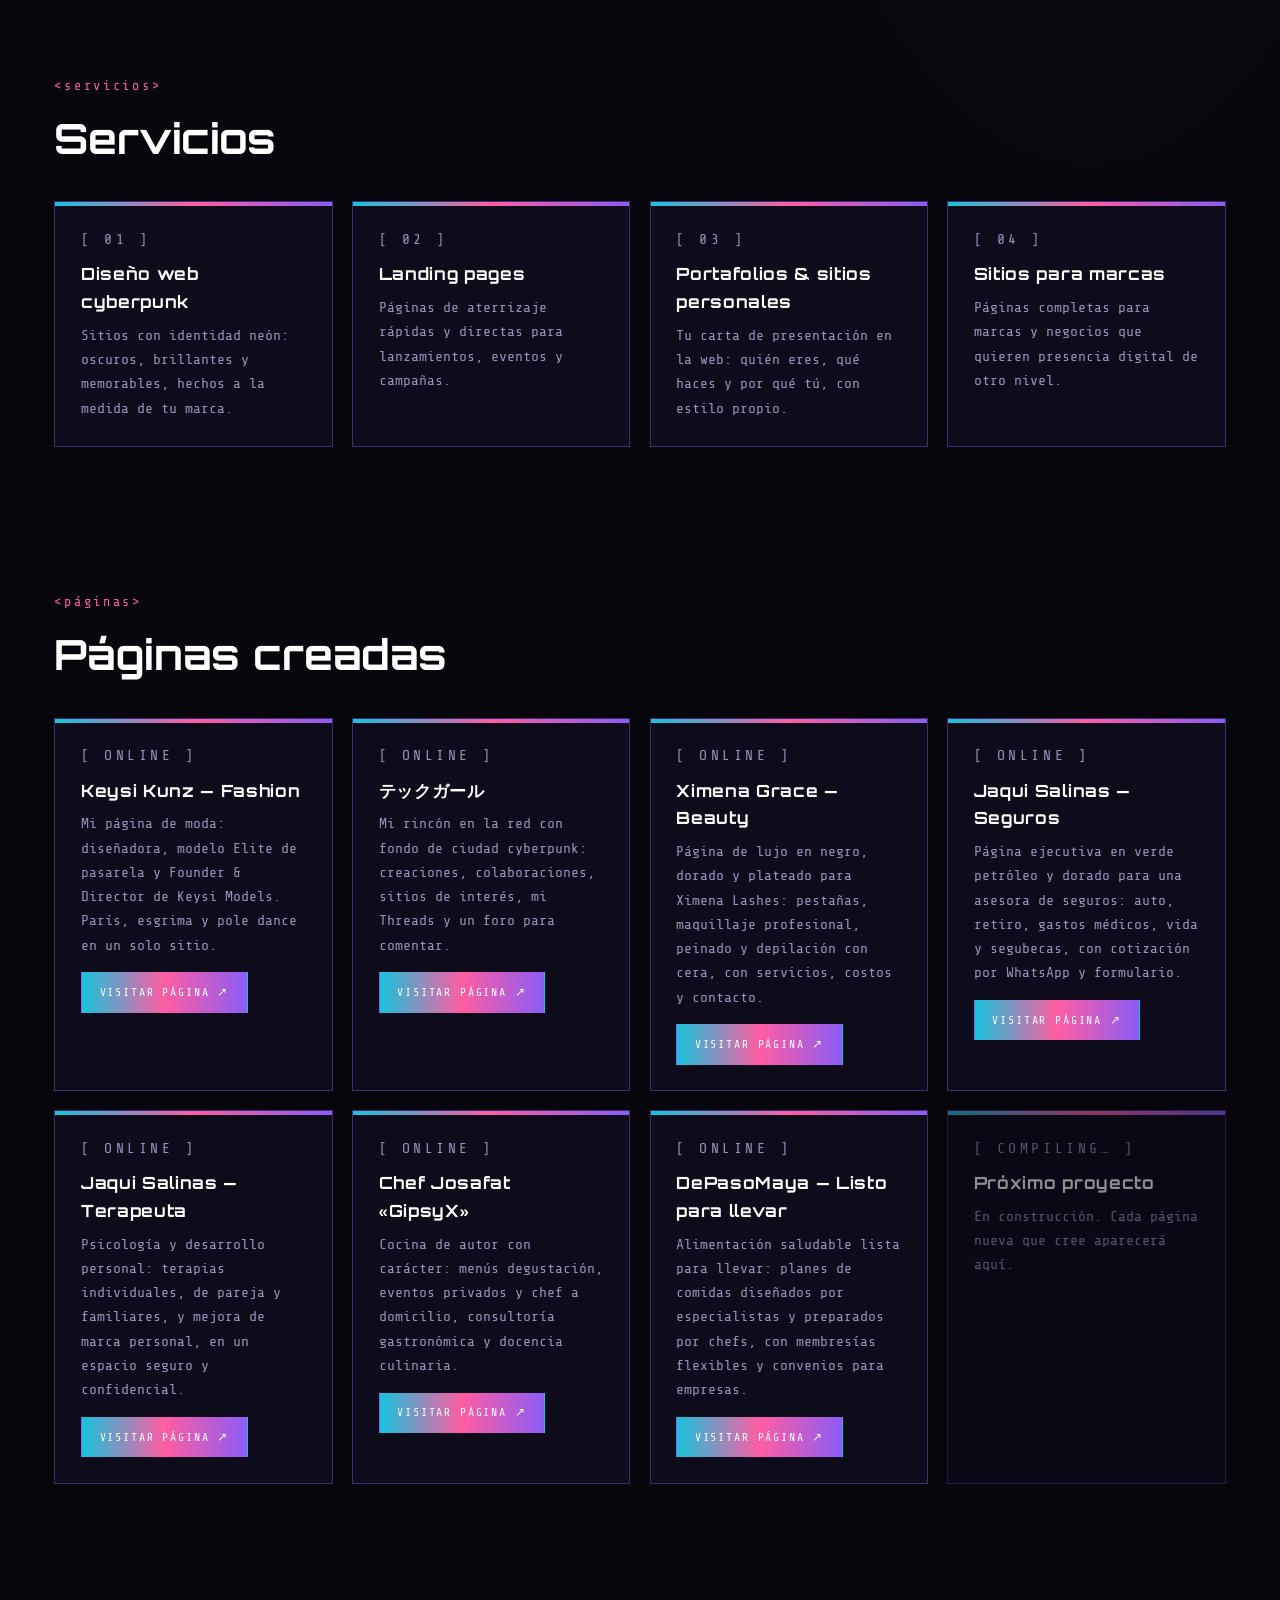
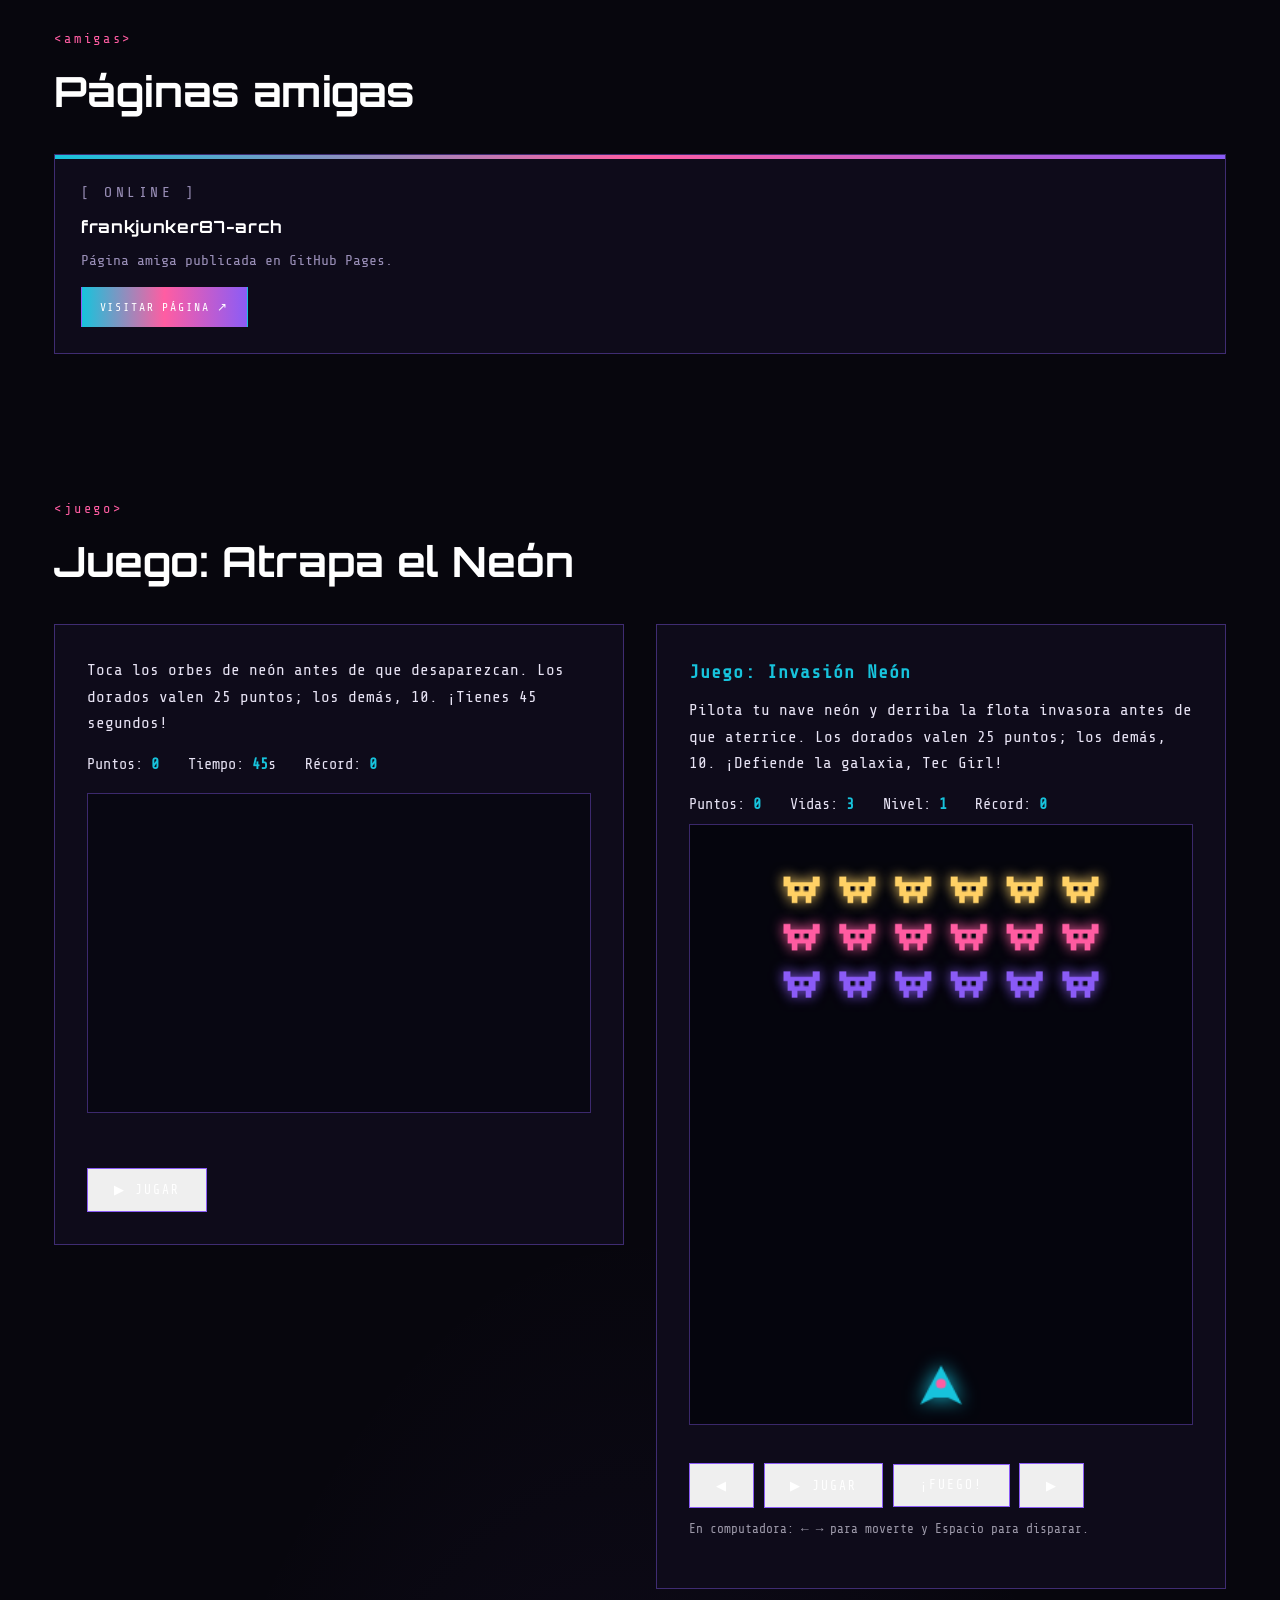
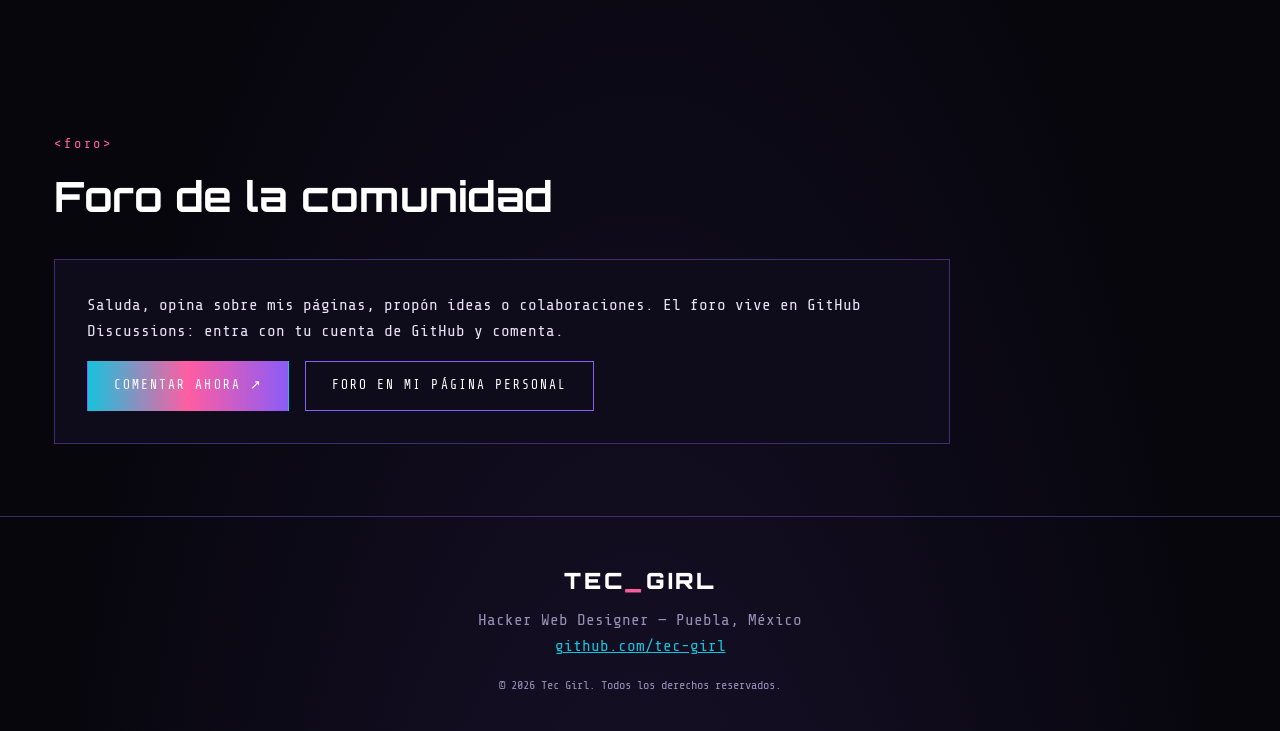
==== commit d5317310: "Tec Girl: Atrapa el Neón reparado + Invasión Neón (Galaga) Co-authored-by: psehgaft <psehgaft@users." ====
--- a/index.html
+++ b/index.html
@@ -171,6 +171,7 @@
   <section class="seccion" id="juego">
     <p class="sec-kicker">&lt;juego&gt;</p>
     <h2 class="sec-title" data-i18n="game.title">Juego: Atrapa el Neón</h2>
+    <div class="games-grid">
     <div class="bio-box">
       <p data-i18n="game.sub">Toca los orbes de neón antes de que desaparezcan. Los dorados valen 25 puntos; los demás, 10. ¡Tienes 45 segundos!</p>
       <div class="game-hud">
@@ -181,6 +182,26 @@
       <div class="game-arena" id="game-arena"></div>
       <p class="game-msg" id="g-msg"></p>
       <button class="btn btn-ghost game-btn" id="g-start" type="button" data-i18n="game.start">▶ Jugar</button>
+    </div>
+    <div class="bio-box">
+      <h3 class="game2-title" data-i18n="gal.title">Juego: Invasión Neón</h3>
+      <p data-i18n="gal.sub">Pilota tu nave neón y derriba la flota invasora antes de que aterrice. Los dorados valen 25 puntos; los demás, 10. ¡Defiende la galaxia, Tec Girl!</p>
+      <div class="game-hud">
+        <span><span data-i18n="gal.score">Puntos</span>: <b id="x-score">0</b></span>
+        <span><span data-i18n="gal.lives">Vidas</span>: <b id="x-lives">3</b></span>
+        <span><span data-i18n="gal.level">Nivel</span>: <b id="x-level">1</b></span>
+        <span><span data-i18n="gal.best">Récord</span>: <b id="x-best">0</b></span>
+      </div>
+      <canvas id="galaga" width="360" height="430"></canvas>
+      <p class="game-msg" id="x-msg"></p>
+      <div class="gal-controls">
+        <button class="btn btn-ghost game-btn" id="x-left" type="button" aria-label="Izquierda">◀</button>
+        <button class="btn btn-ghost game-btn" id="x-start" type="button" data-i18n="gal.start">▶ Jugar</button>
+        <button class="btn btn-ghost game-btn" id="x-fire" type="button" data-i18n="gal.fire">¡Fuego!</button>
+        <button class="btn btn-ghost game-btn" id="x-right" type="button" aria-label="Derecha">▶</button>
+      </div>
+      <p class="gal-hint" data-i18n="gal.controls">En computadora: ← → para moverte y Espacio para disparar.</p>
+    </div>
     </div>
   </section>
 
--- a/style.css
+++ b/style.css
@@ -117,3 +117,11 @@
 /* Cursor: silueta neón rosa/azul (pedido de Keysi) */
 body{cursor:url('assets/cursor-pole.png') 10 4, auto}
 a, button, input, select, textarea, label, summary, .card, .lang-switch button{cursor:url('assets/cursor-pole.png') 10 4, pointer}
+
+/* Dos juegos lado a lado */
+.games-grid{display:grid;grid-template-columns:1fr 1fr;gap:2rem;align-items:start}
+.game2-title{font-family:var(--mono,monospace);color:var(--turq);font-size:1.15rem;margin-bottom:.6rem;letter-spacing:.06em}
+#galaga{width:100%;height:auto;display:block;border:1px solid var(--line);background:#05050d;box-shadow:0 0 24px rgba(23,195,220,.15) inset}
+.gal-controls{display:flex;gap:.6rem;flex-wrap:wrap;align-items:center}
+.gal-hint{font-size:.8rem;opacity:.65;margin-top:.7rem}
+@media (max-width: 900px){.games-grid{grid-template-columns:1fr}}
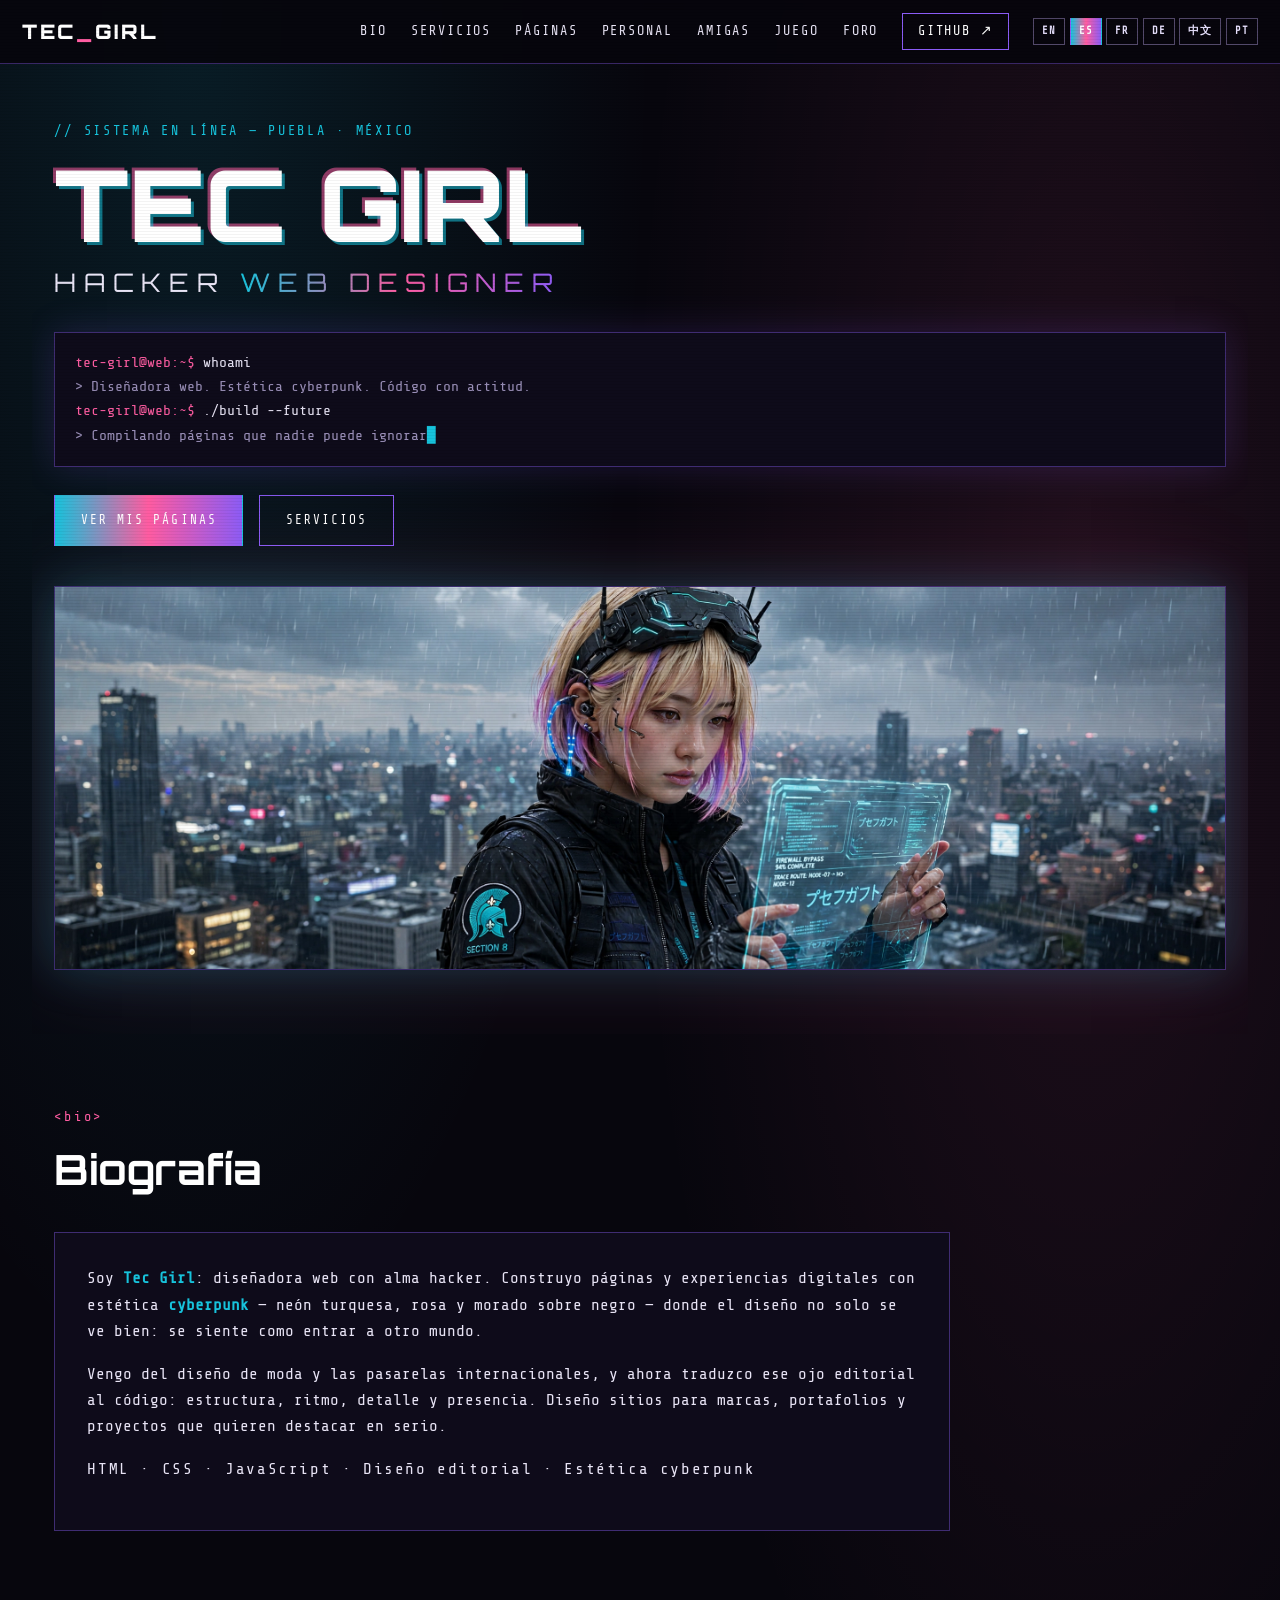
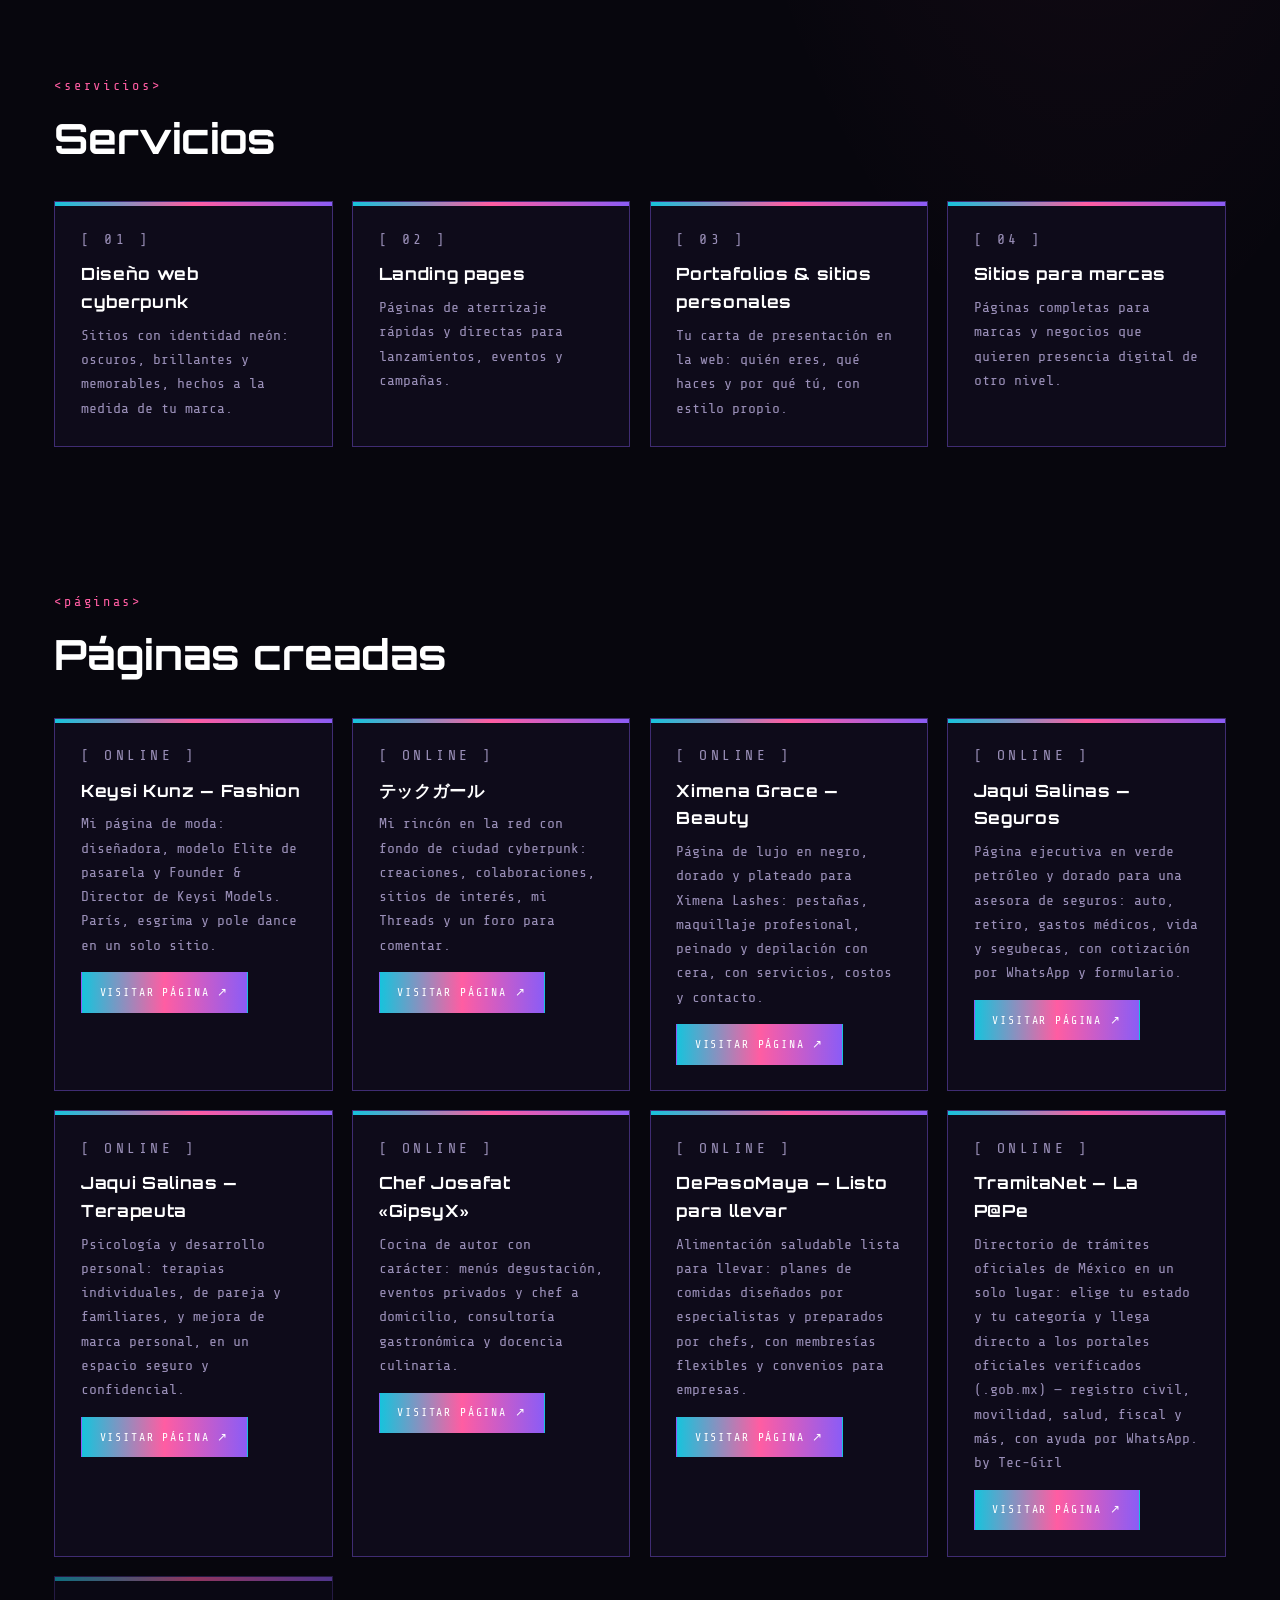
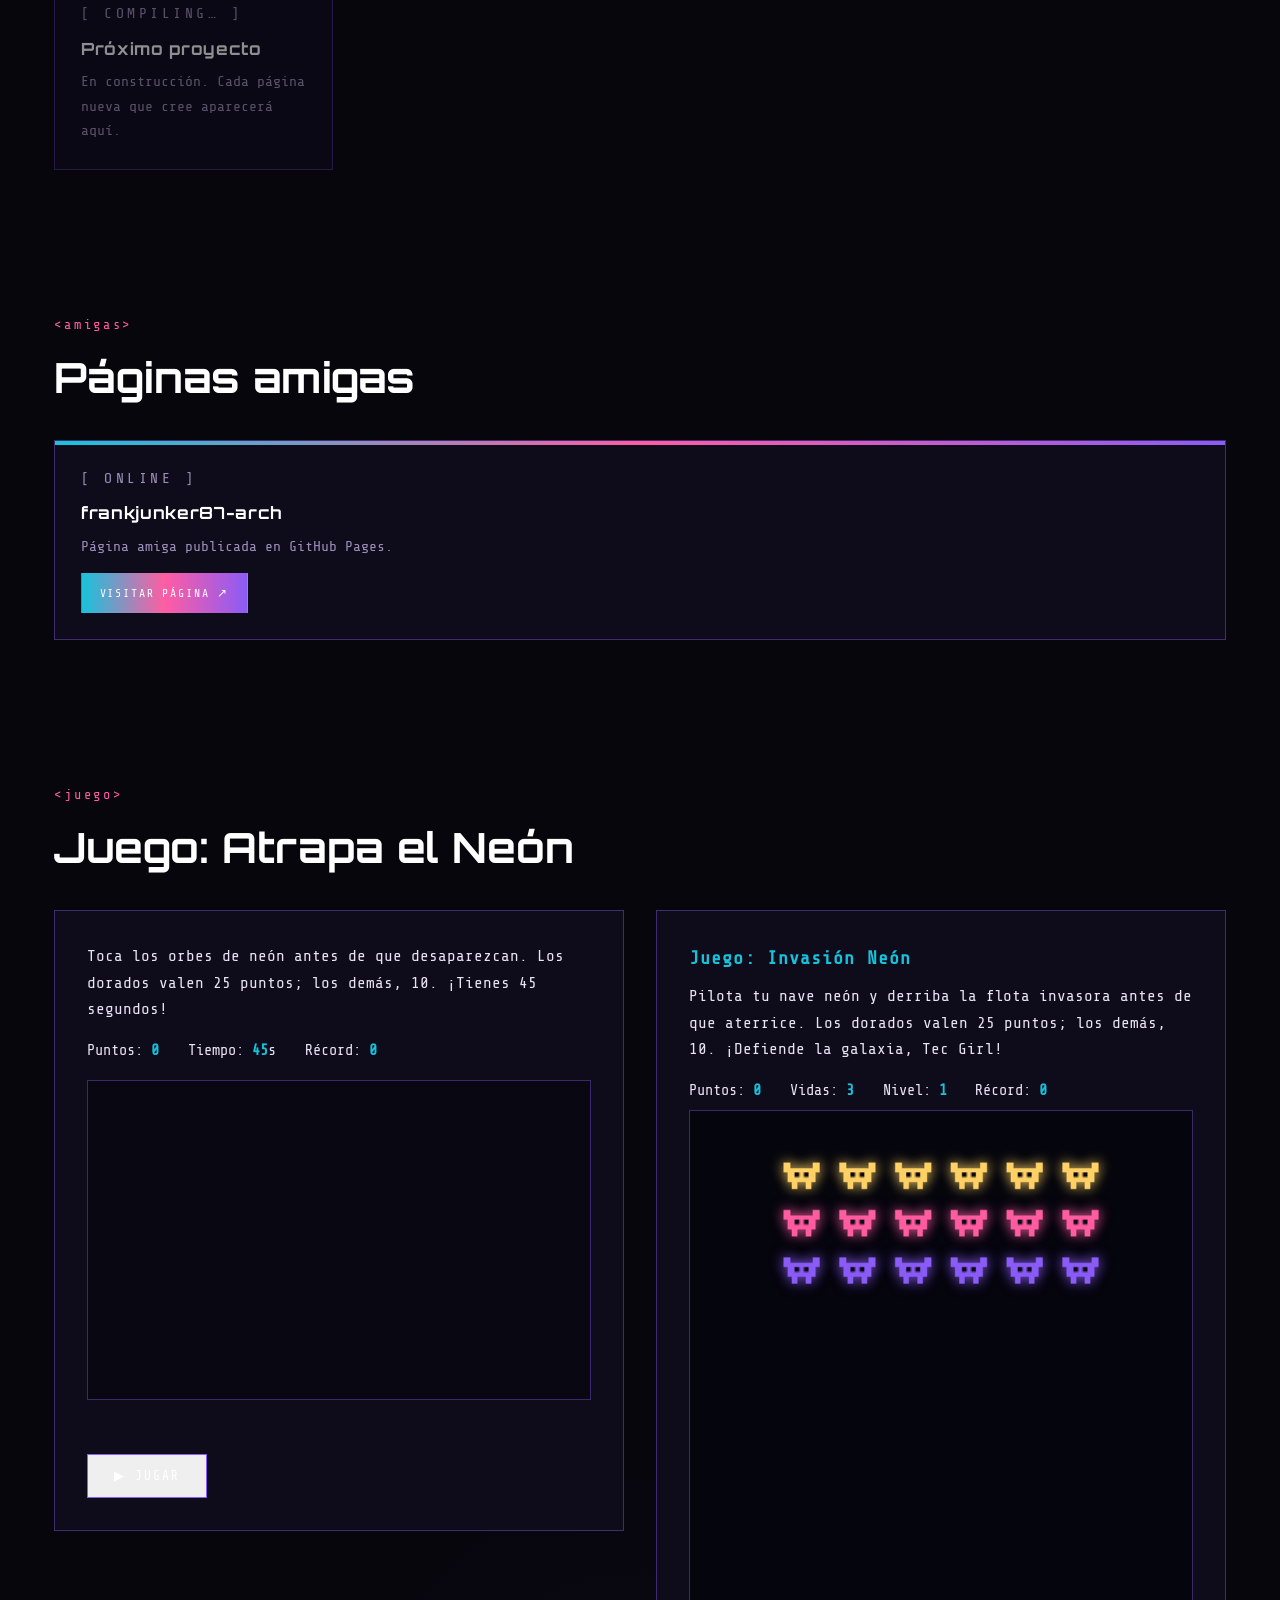
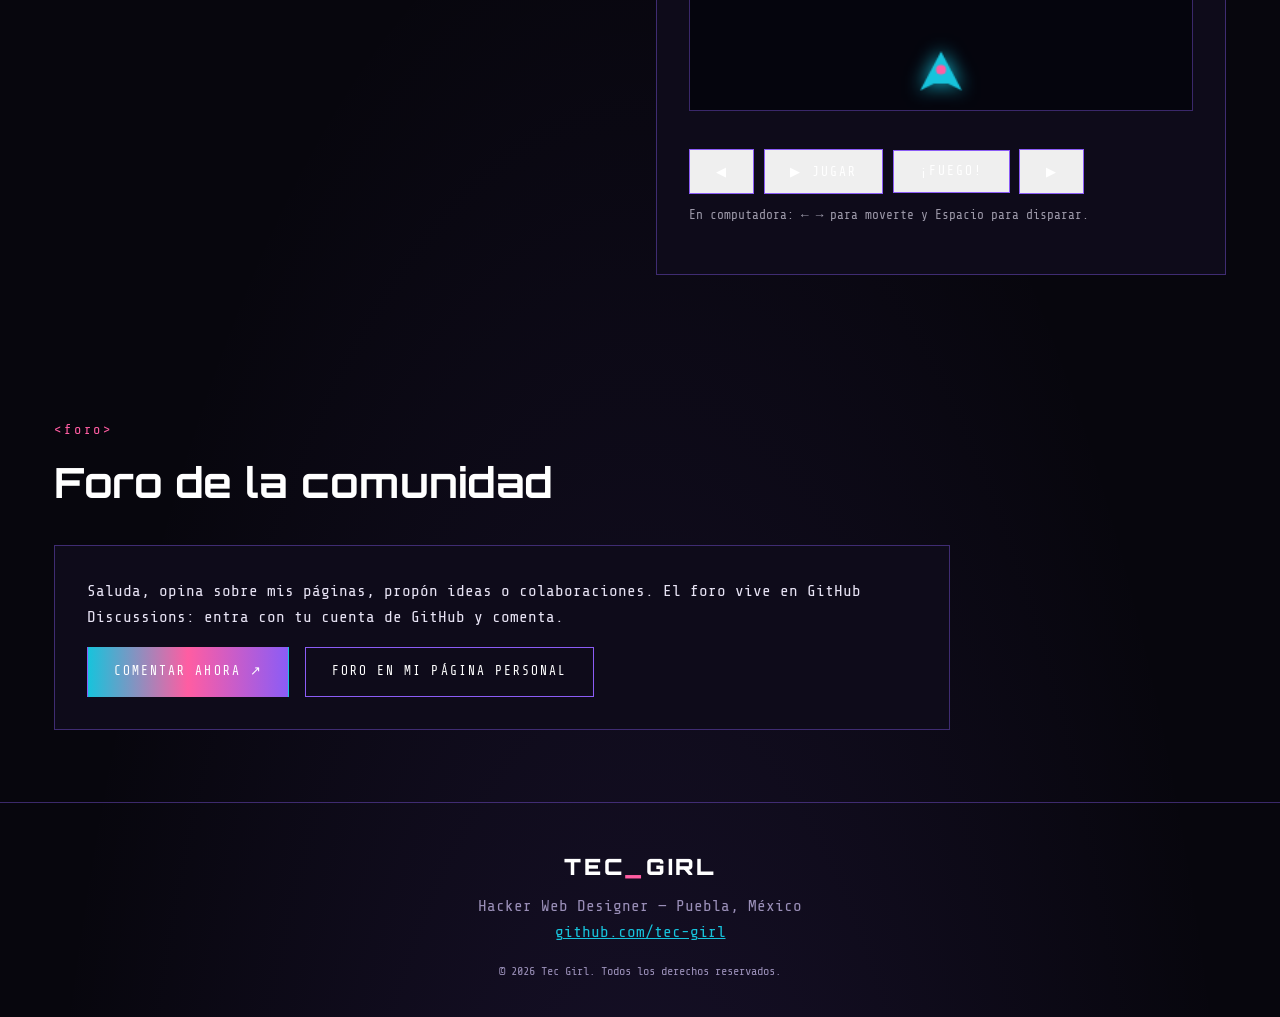
==== commit c37cd444: "Tec Girl: nueva página creada TramitaNet — La P@Pe Co-authored-by: psehgaft <psehgaft@users.noreply." ====
--- a/index.html
+++ b/index.html
@@ -146,6 +146,13 @@
         <p data-i18n="pg.mp">Alimentación saludable lista para llevar: planes de comidas diseñados por especialistas y preparados por chefs, con membresías flexibles y convenios para empresas.</p>
         <a class="btn btn-solid small" href="https://depasomaya.github.io/" target="_blank" rel="noopener" data-i18n="pg.visit">Visitar página ↗</a>
       </article>
+      <article class="card project">
+        <p class="card-tag">[ ONLINE ]</p>
+        <h3 data-i18n="pg.nh">TramitaNet — La P@Pe</h3>
+        <p data-i18n="pg.np">Directorio de trámites oficiales de México en un solo lugar: elige tu estado y tu categoría y llega directo a los portales oficiales verificados (.gob.mx) — registro civil, movilidad, salud, fiscal y más, con ayuda por WhatsApp.</p>
+        <p class="card-by">by Tec-Girl</p>
+        <a class="btn btn-solid small" href="https://frankjunker87-arch.github.io/tramitanet-la-pape/" target="_blank" rel="noopener" data-i18n="pg.visit">Visitar página ↗</a>
+      </article>
       <article class="card project dim">
         <p class="card-tag">[ COMPILING… ]</p>
         <h3 data-i18n="pg.c3h">Próximo proyecto</h3>
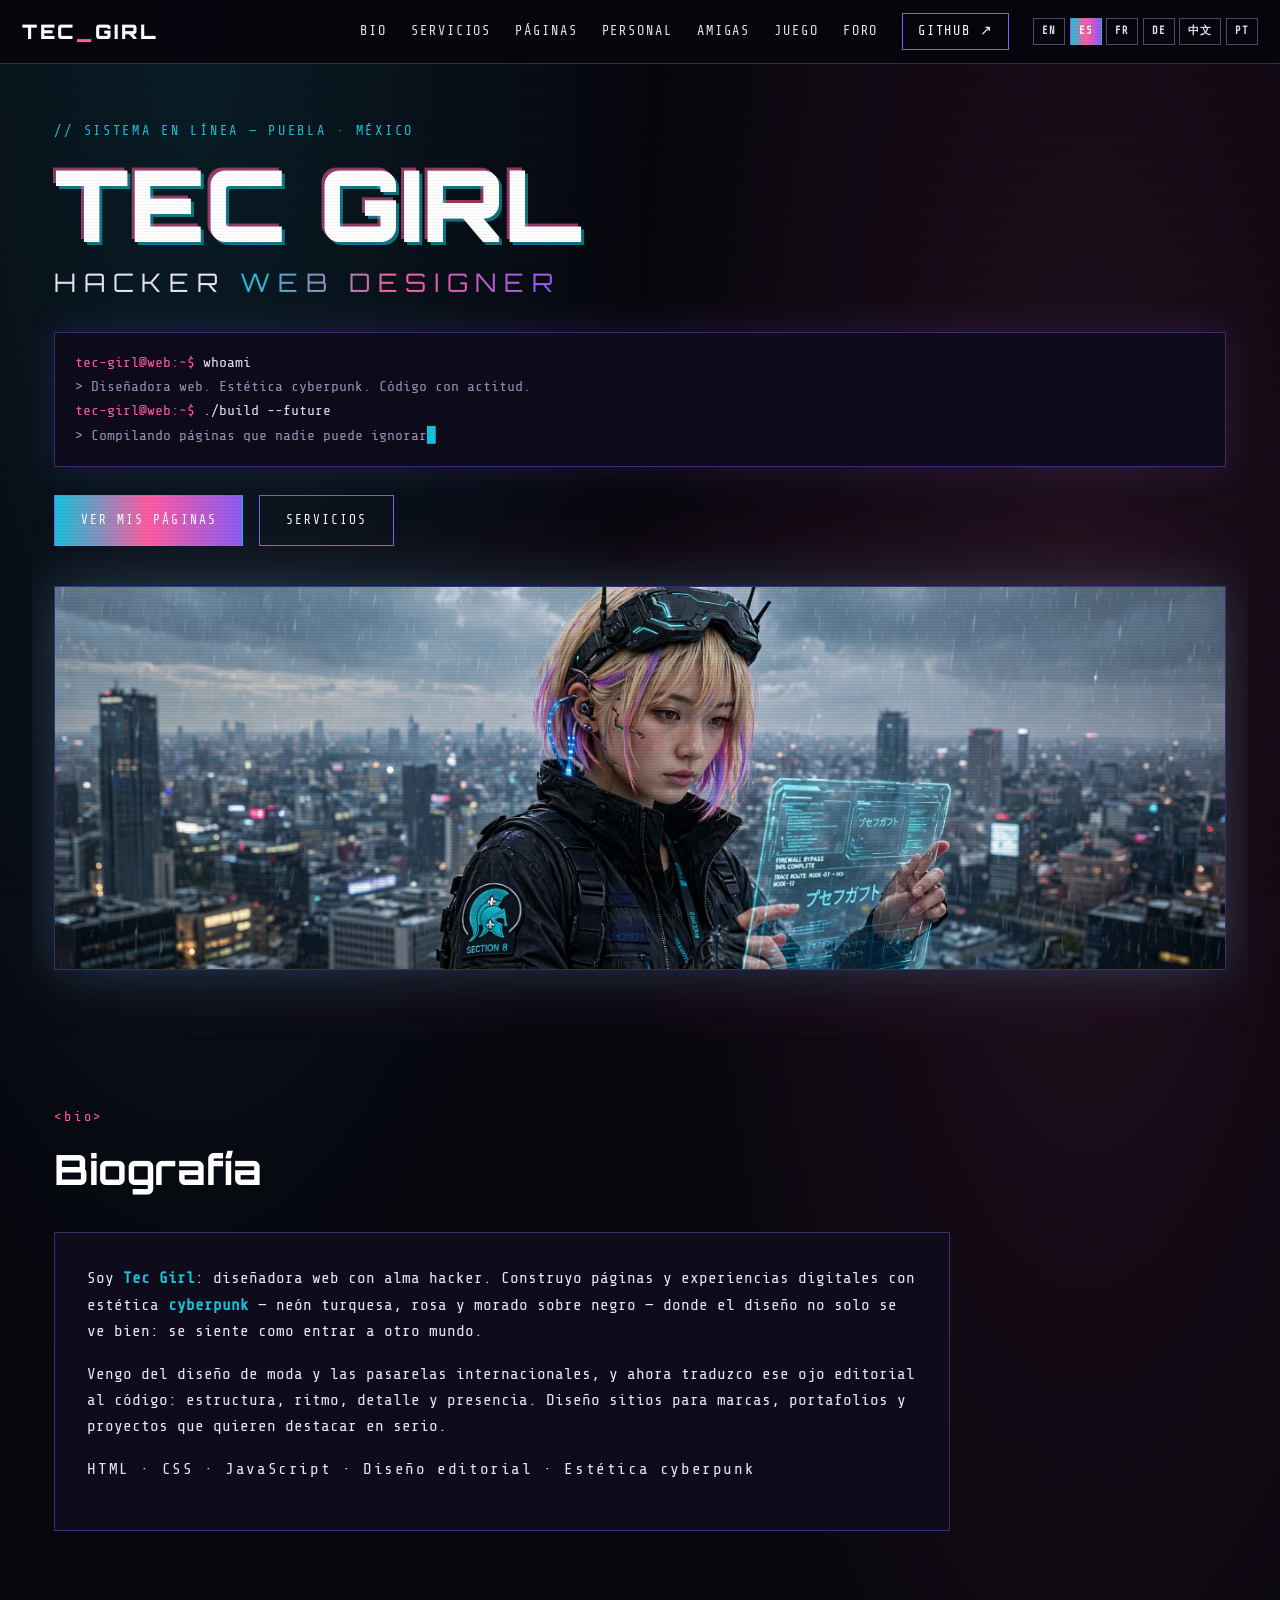
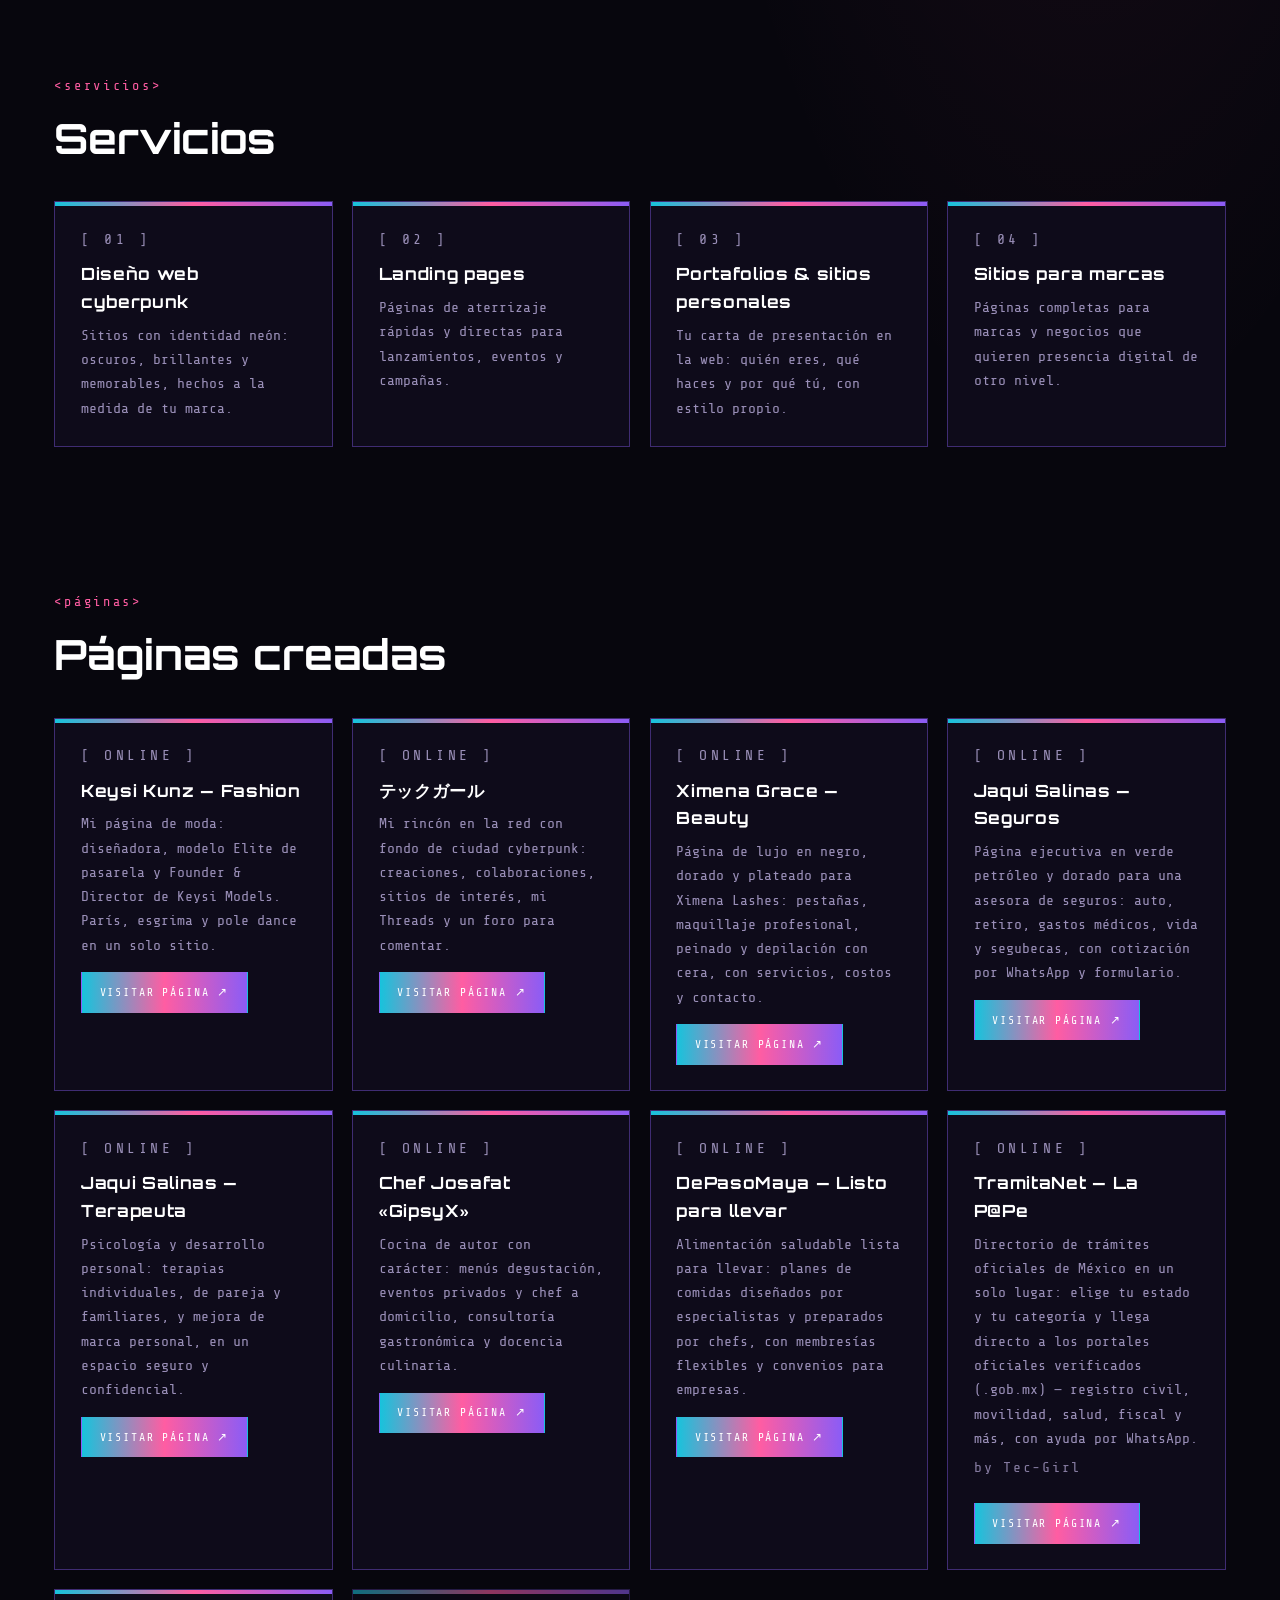
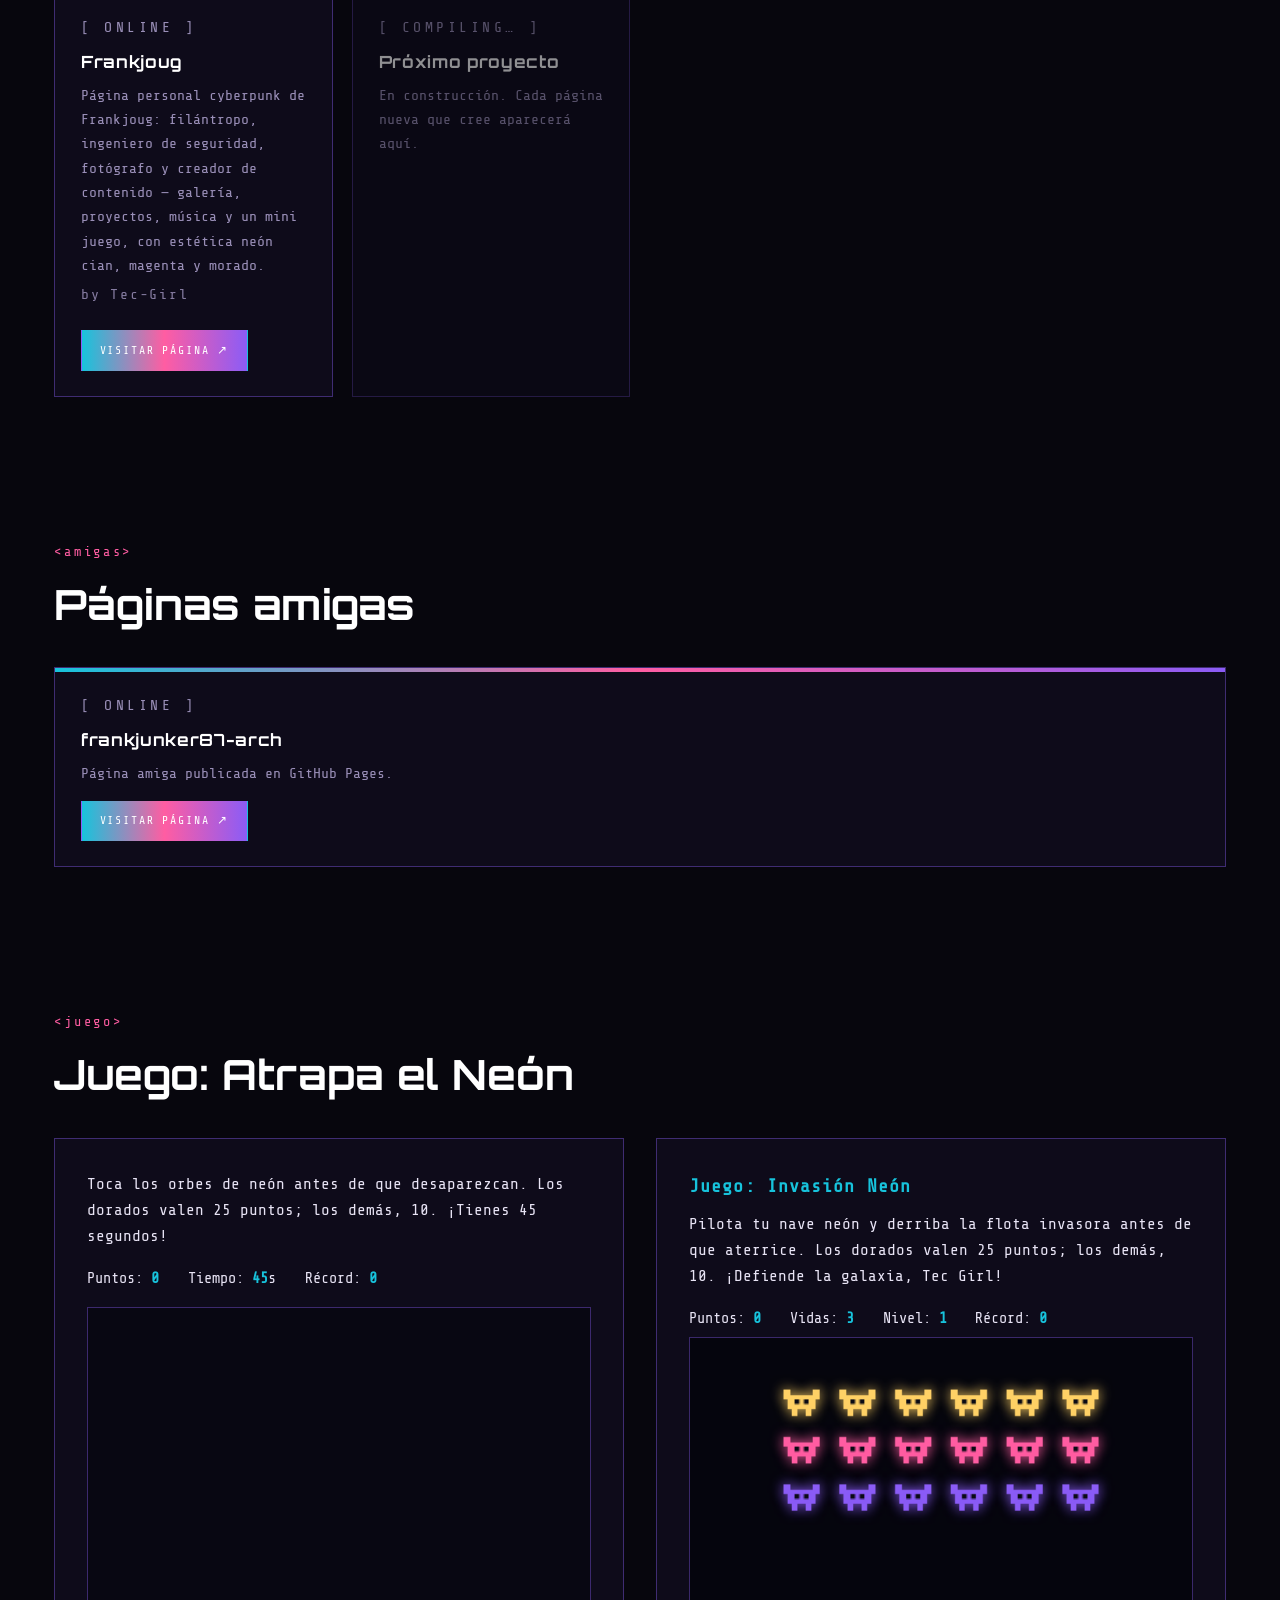
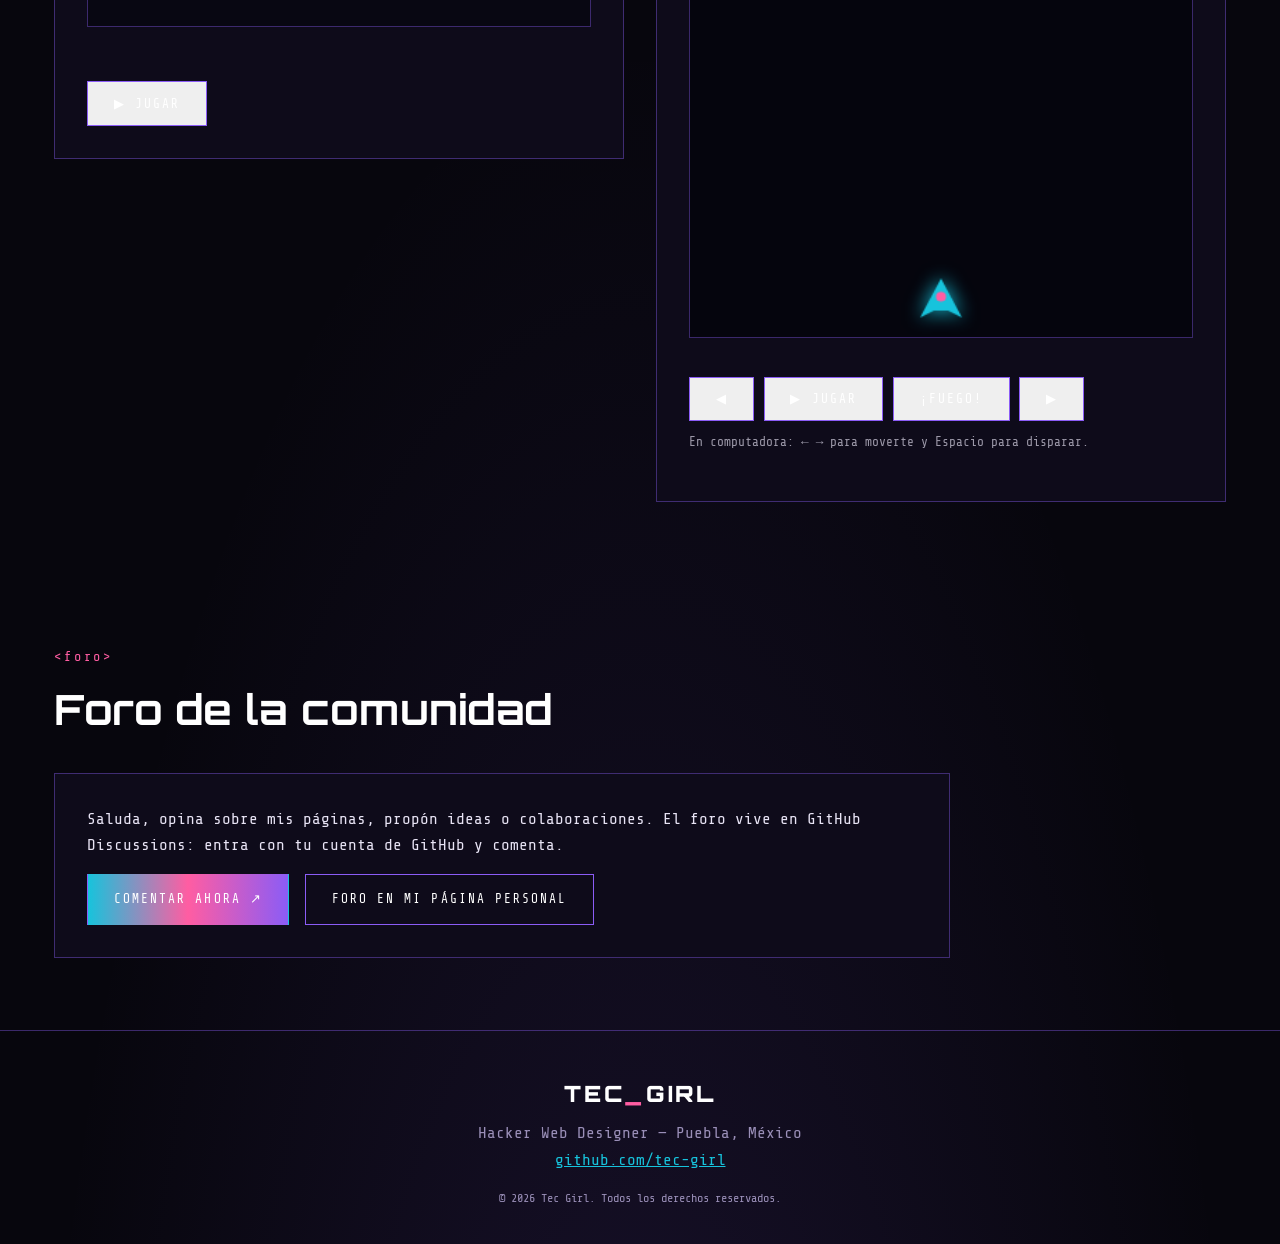
==== commit f42d9ccd: "Tec Girl: nueva página desarrollada Frankjoug Co-authored-by: psehgaft <psehgaft@users.noreply.githu" ====
--- a/index.html
+++ b/index.html
@@ -153,6 +153,13 @@
         <p class="card-by">by Tec-Girl</p>
         <a class="btn btn-solid small" href="https://frankjunker87-arch.github.io/tramitanet-la-pape/" target="_blank" rel="noopener" data-i18n="pg.visit">Visitar página ↗</a>
       </article>
+      <article class="card project">
+        <p class="card-tag">[ ONLINE ]</p>
+        <h3 data-i18n="pg.fh">Frankjoug</h3>
+        <p data-i18n="pg.fp">Página personal cyberpunk de Frankjoug: filántropo, ingeniero de seguridad, fotógrafo y creador de contenido — galería, proyectos, música y un mini juego, con estética neón cian, magenta y morado.</p>
+        <p class="card-by">by Tec-Girl</p>
+        <a class="btn btn-solid small" href="https://frankjoug.github.io/frankjoug/" target="_blank" rel="noopener" data-i18n="pg.visit">Visitar página ↗</a>
+      </article>
       <article class="card project dim">
         <p class="card-tag">[ COMPILING… ]</p>
         <h3 data-i18n="pg.c3h">Próximo proyecto</h3>
--- a/style.css
+++ b/style.css
@@ -73,6 +73,7 @@
 .card::before{content:"";position:absolute;top:0;left:0;width:100%;height:.24rem;background:var(--grad)}
 .card:hover{transform:translateY(-4px);box-shadow:0 14px 30px rgba(139,92,246,.25)}
 .card-tag{color:var(--turq);font-size:.75rem;letter-spacing:.24em;margin-bottom:.5rem}
+.card-by{color:var(--turq);opacity:.85;font-size:.8rem;letter-spacing:.12em;margin:.3rem 0 .55rem}
 .card h3{font-family:var(--display);font-size:1.05rem;color:#fff;margin-bottom:.5rem;letter-spacing:.04em}
 .card p{color:var(--dim);font-size:.92rem}
 .card.dim{opacity:.55}
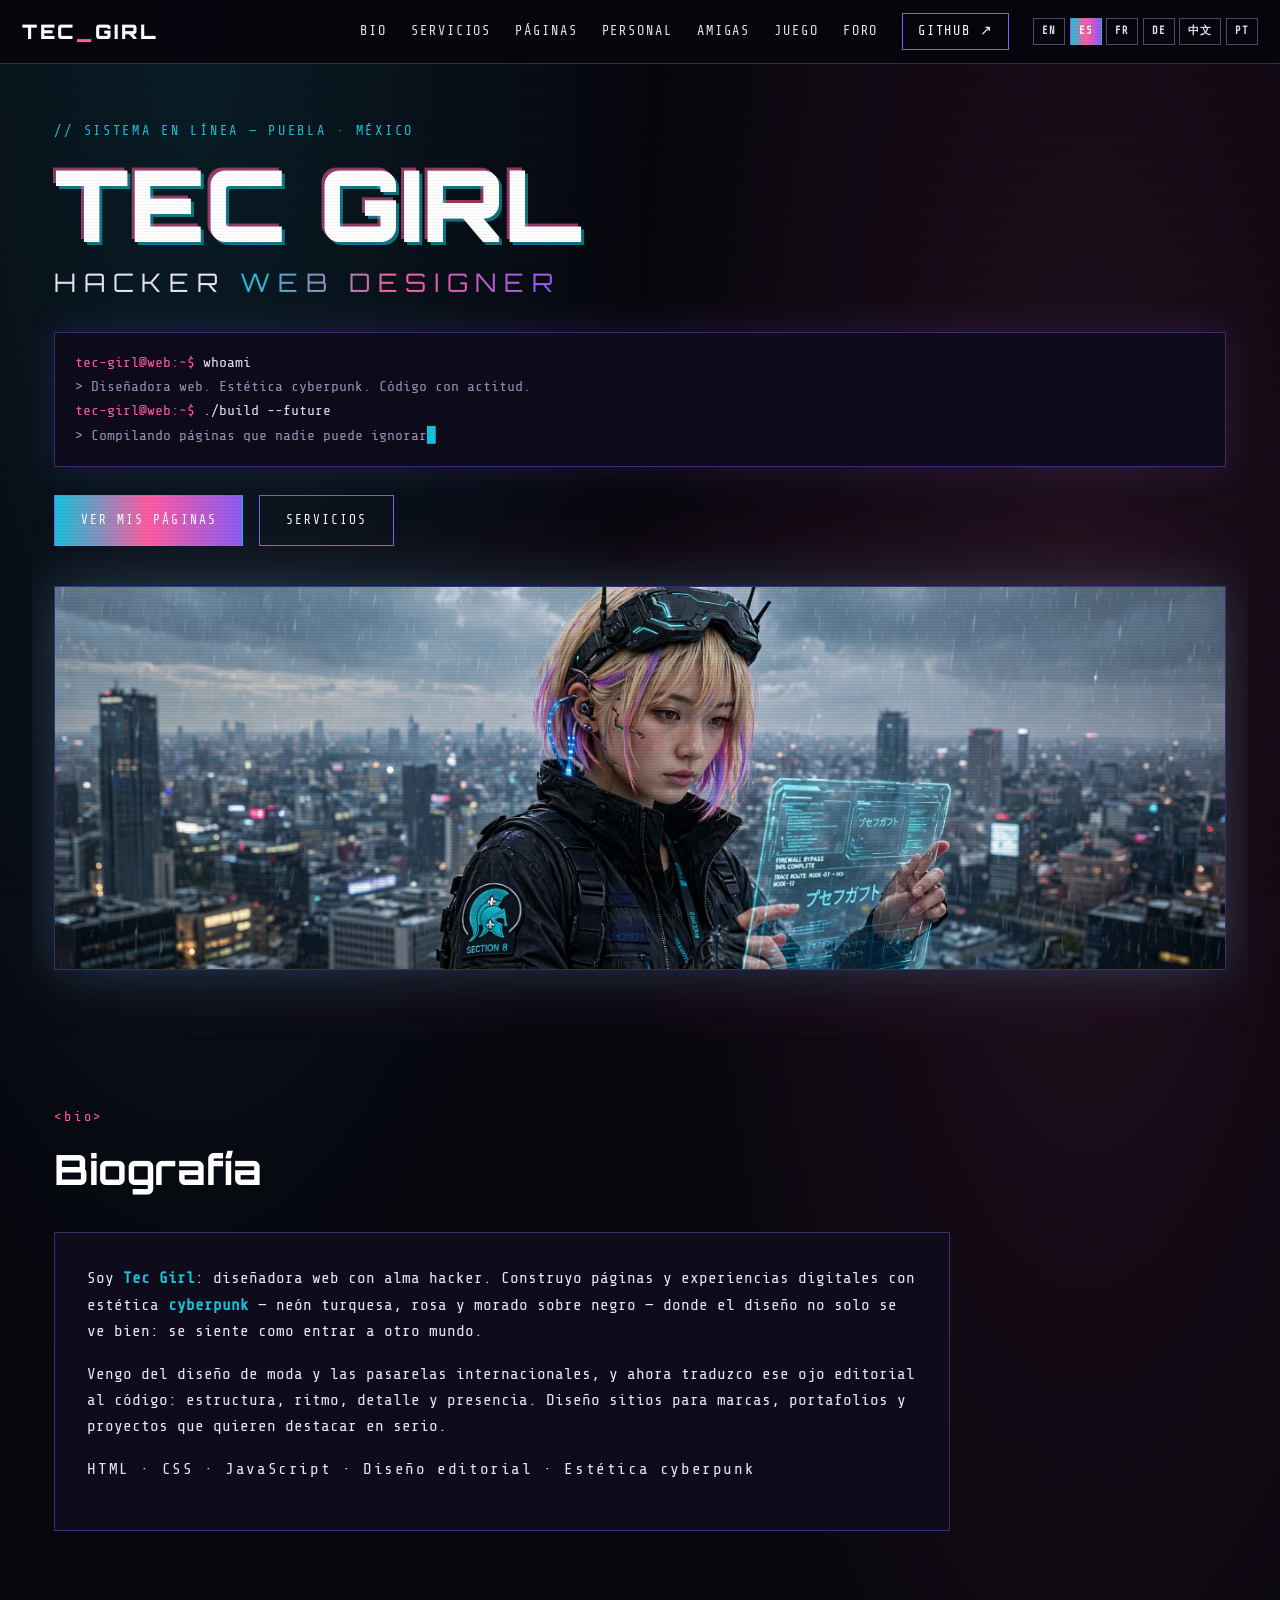
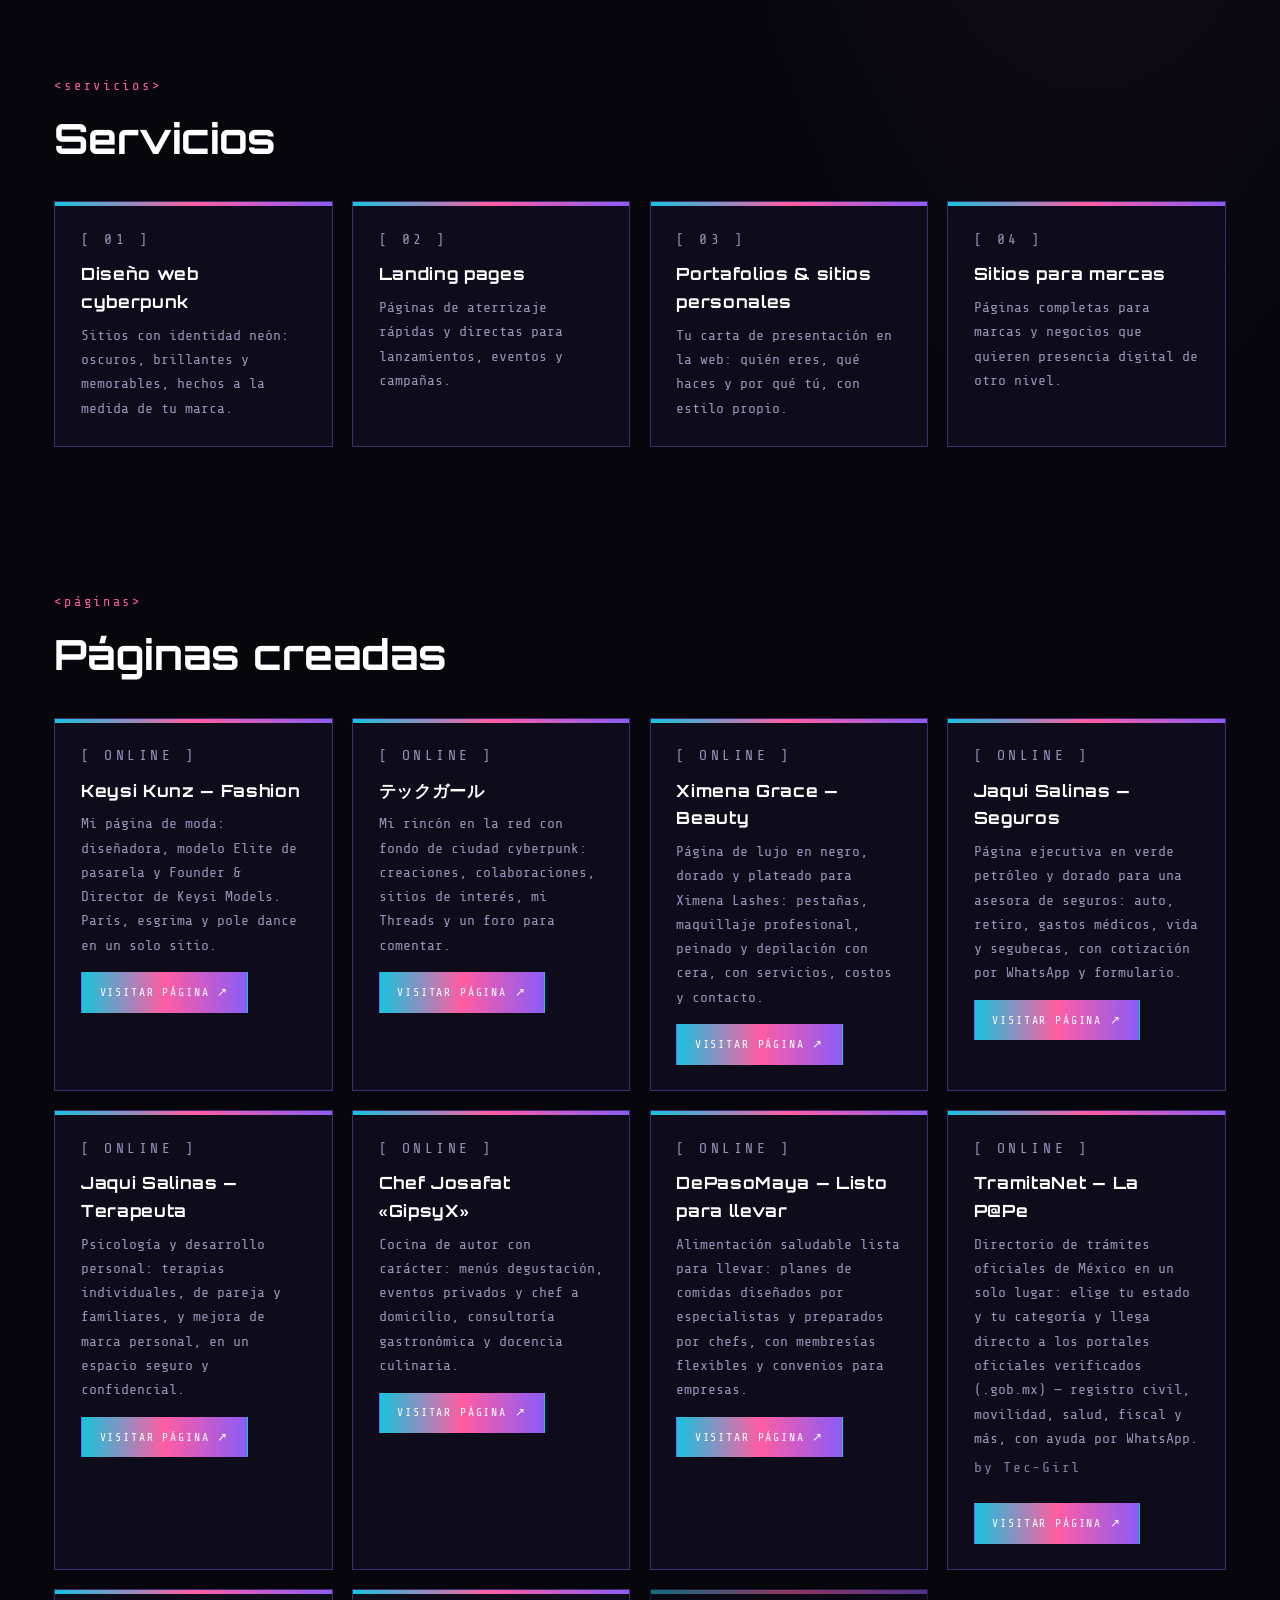
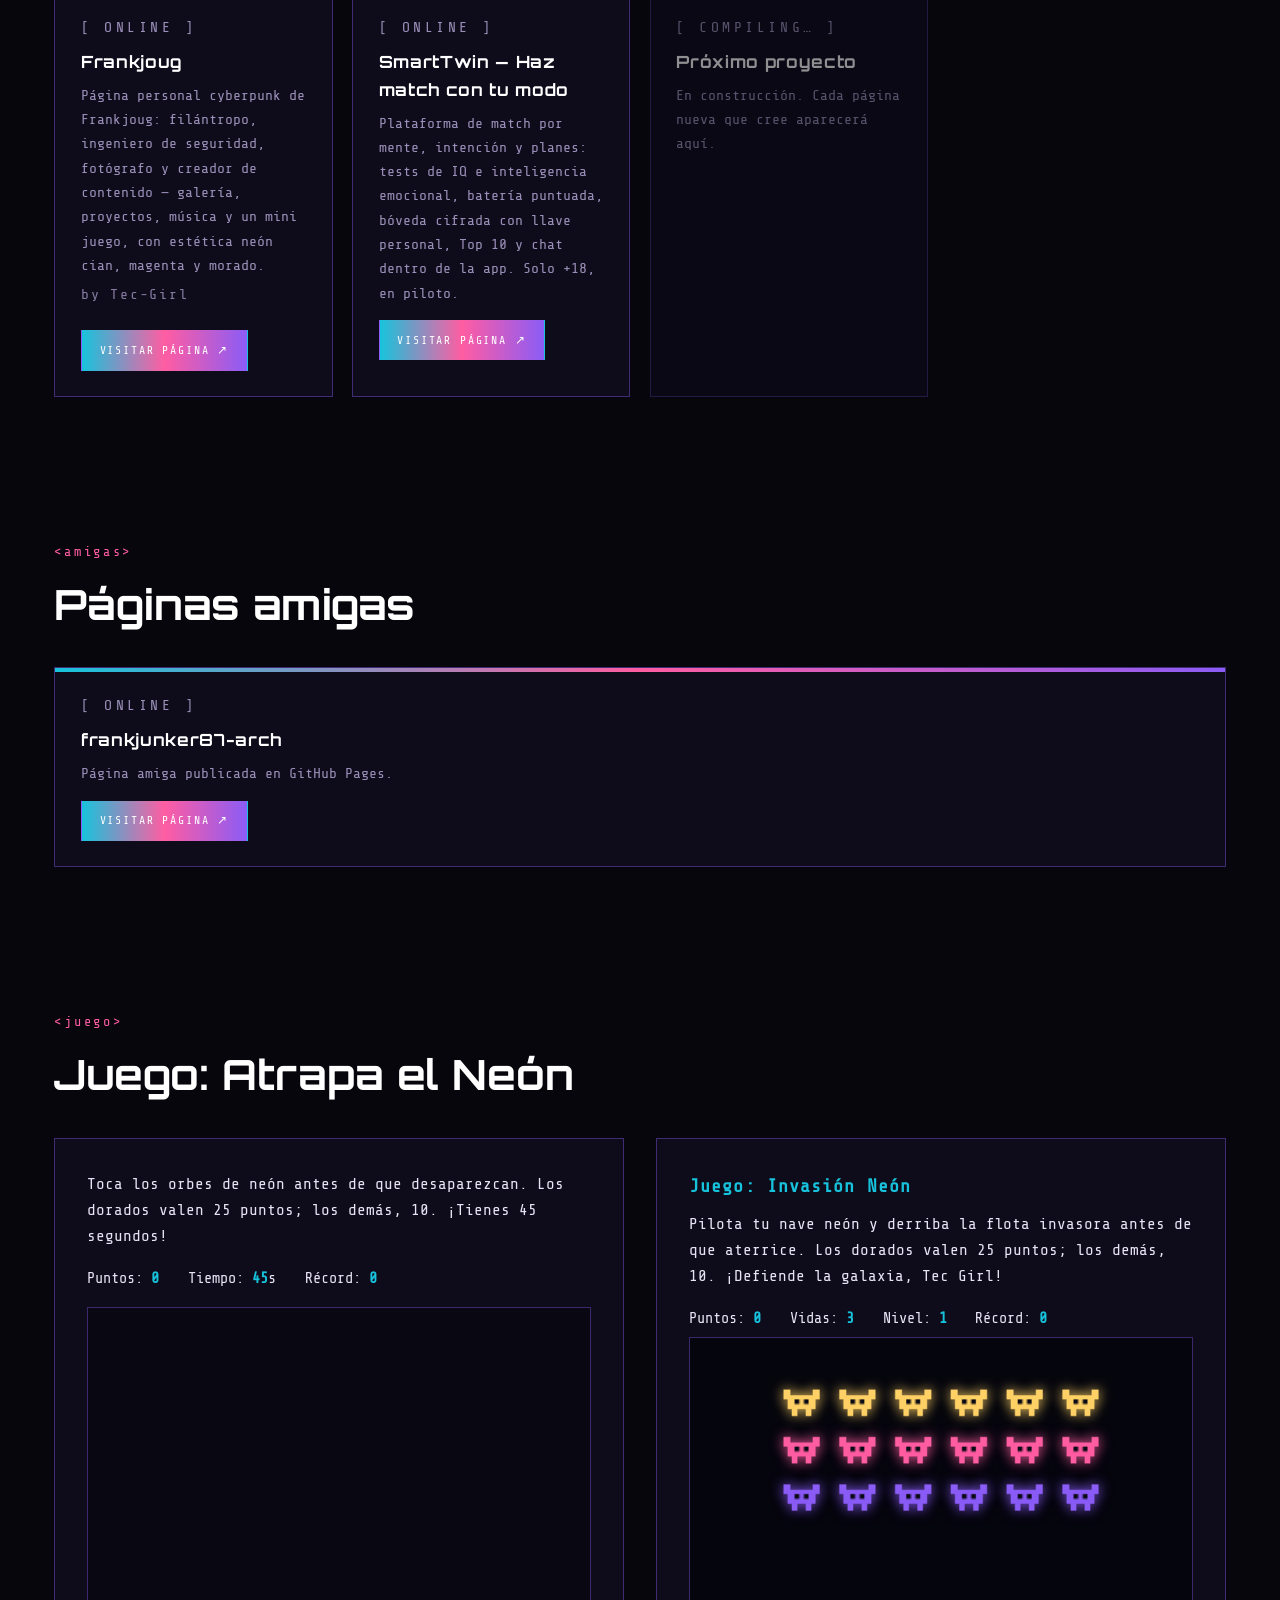
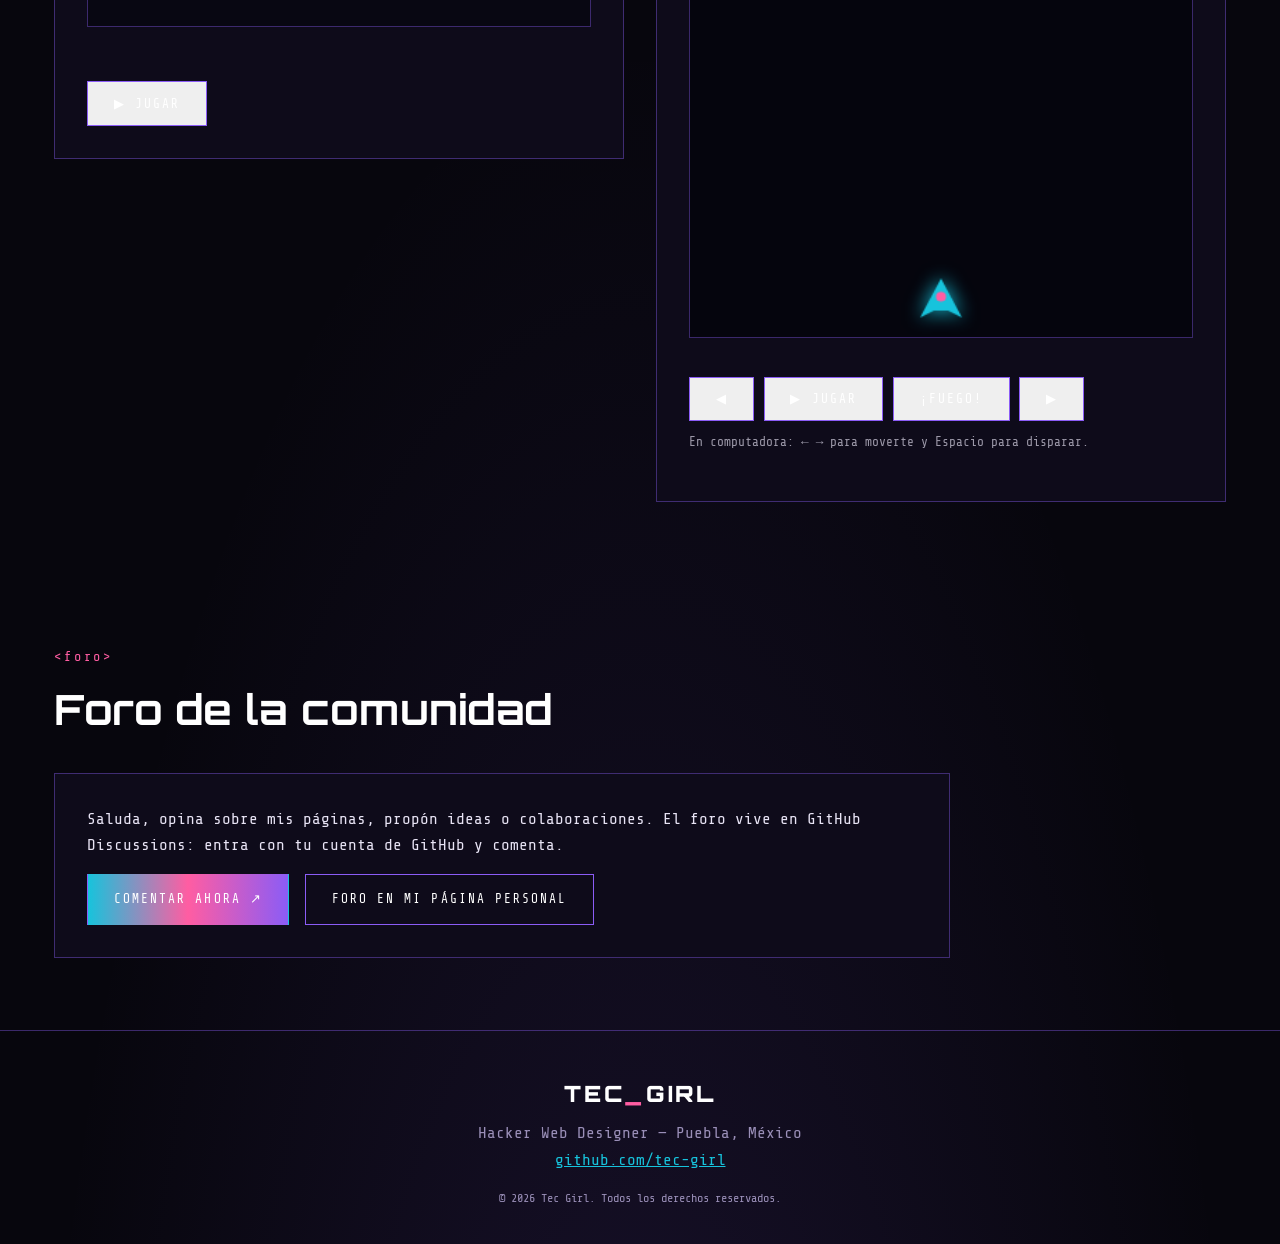
==== commit 4ee6b728: "SmartTwin se suma a las páginas creadas (sitio y personal) Co-authored-by: psehgaft <psehgaft@users." ====
--- a/index.html
+++ b/index.html
@@ -160,6 +160,12 @@
         <p class="card-by">by Tec-Girl</p>
         <a class="btn btn-solid small" href="https://frankjoug.github.io/frankjoug/" target="_blank" rel="noopener" data-i18n="pg.visit">Visitar página ↗</a>
       </article>
+      <article class="card project">
+        <p class="card-tag">[ ONLINE ]</p>
+        <h3 data-i18n="pg.sth">SmartTwin — Haz match con tu modo</h3>
+        <p data-i18n="pg.stp">Plataforma de match por mente, intención y planes: tests de IQ e inteligencia emocional, batería puntuada, bóveda cifrada con llave personal, Top 10 y chat dentro de la app. Solo +18, en piloto.</p>
+        <a class="btn btn-solid small" href="https://tec-girl.github.io/smarttwin.github.io/" target="_blank" rel="noopener" data-i18n="pg.visit">Visitar página ↗</a>
+      </article>
       <article class="card project dim">
         <p class="card-tag">[ COMPILING… ]</p>
         <h3 data-i18n="pg.c3h">Próximo proyecto</h3>
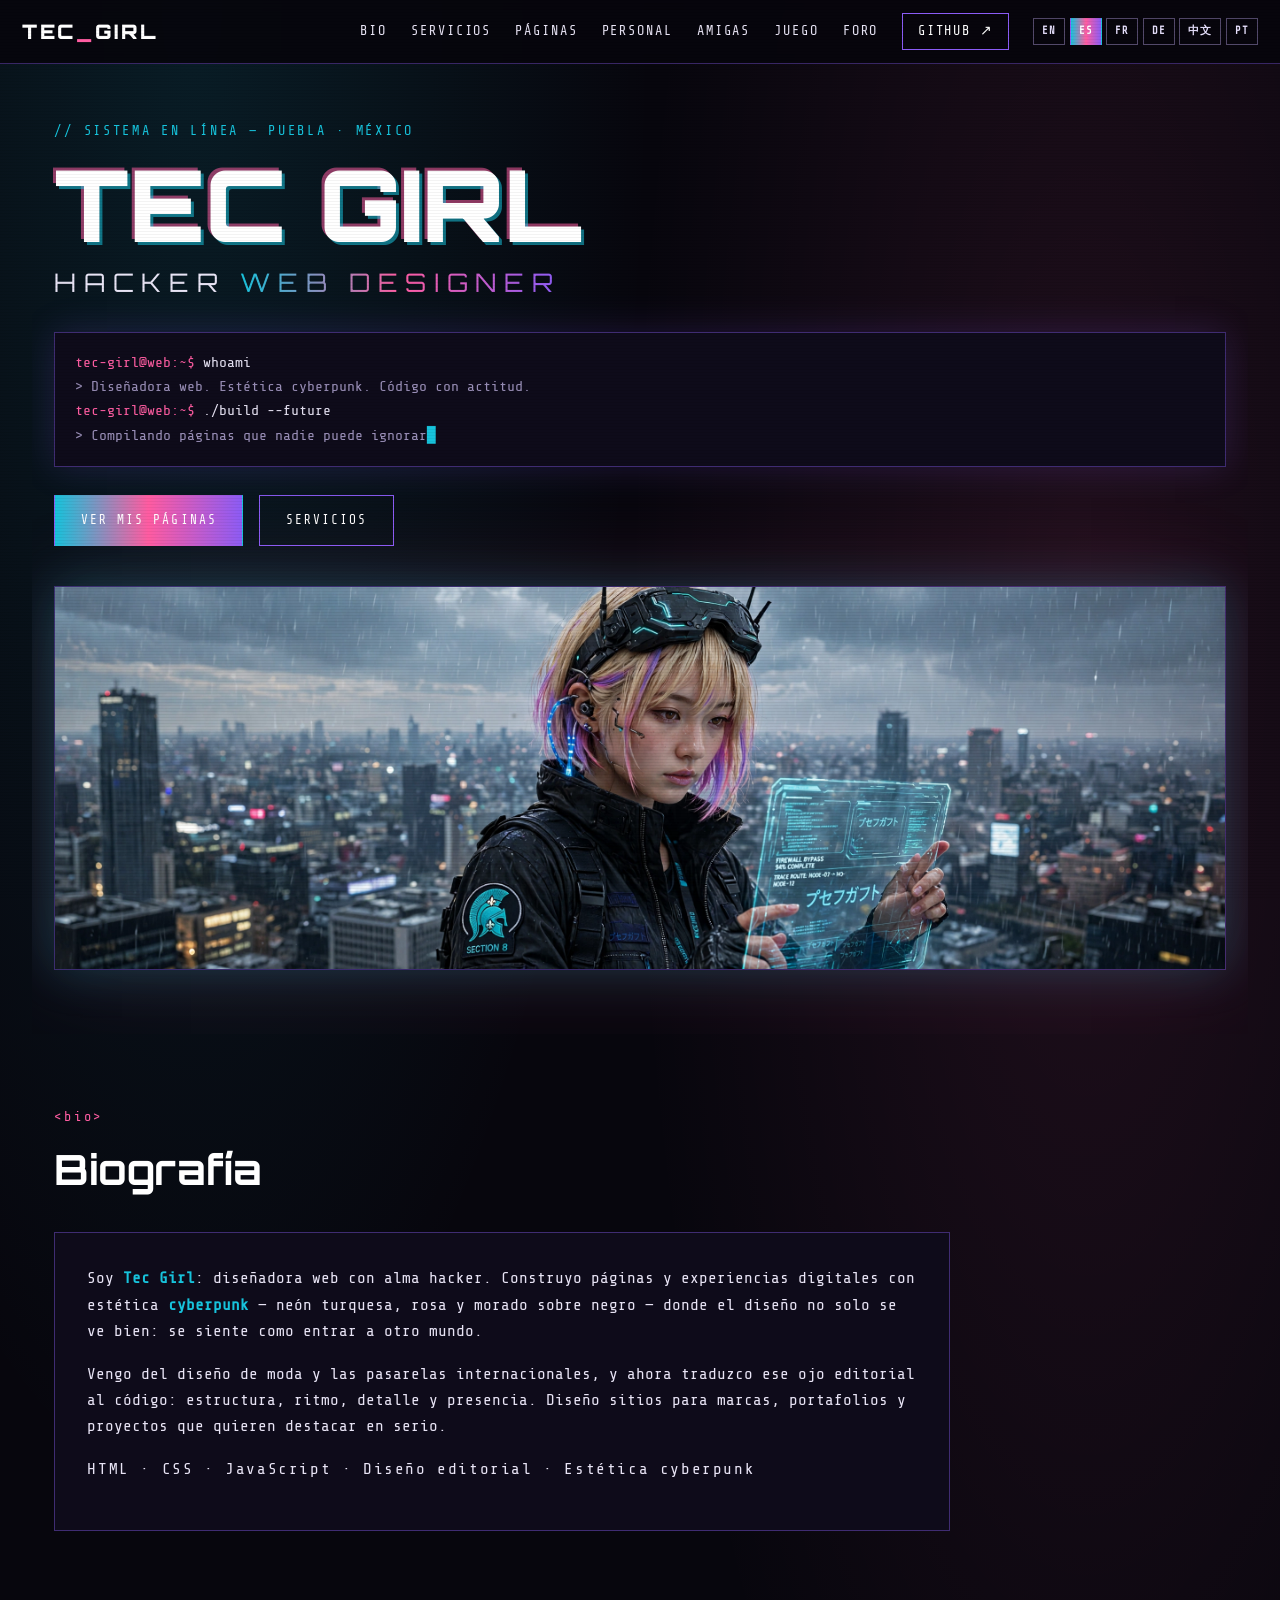
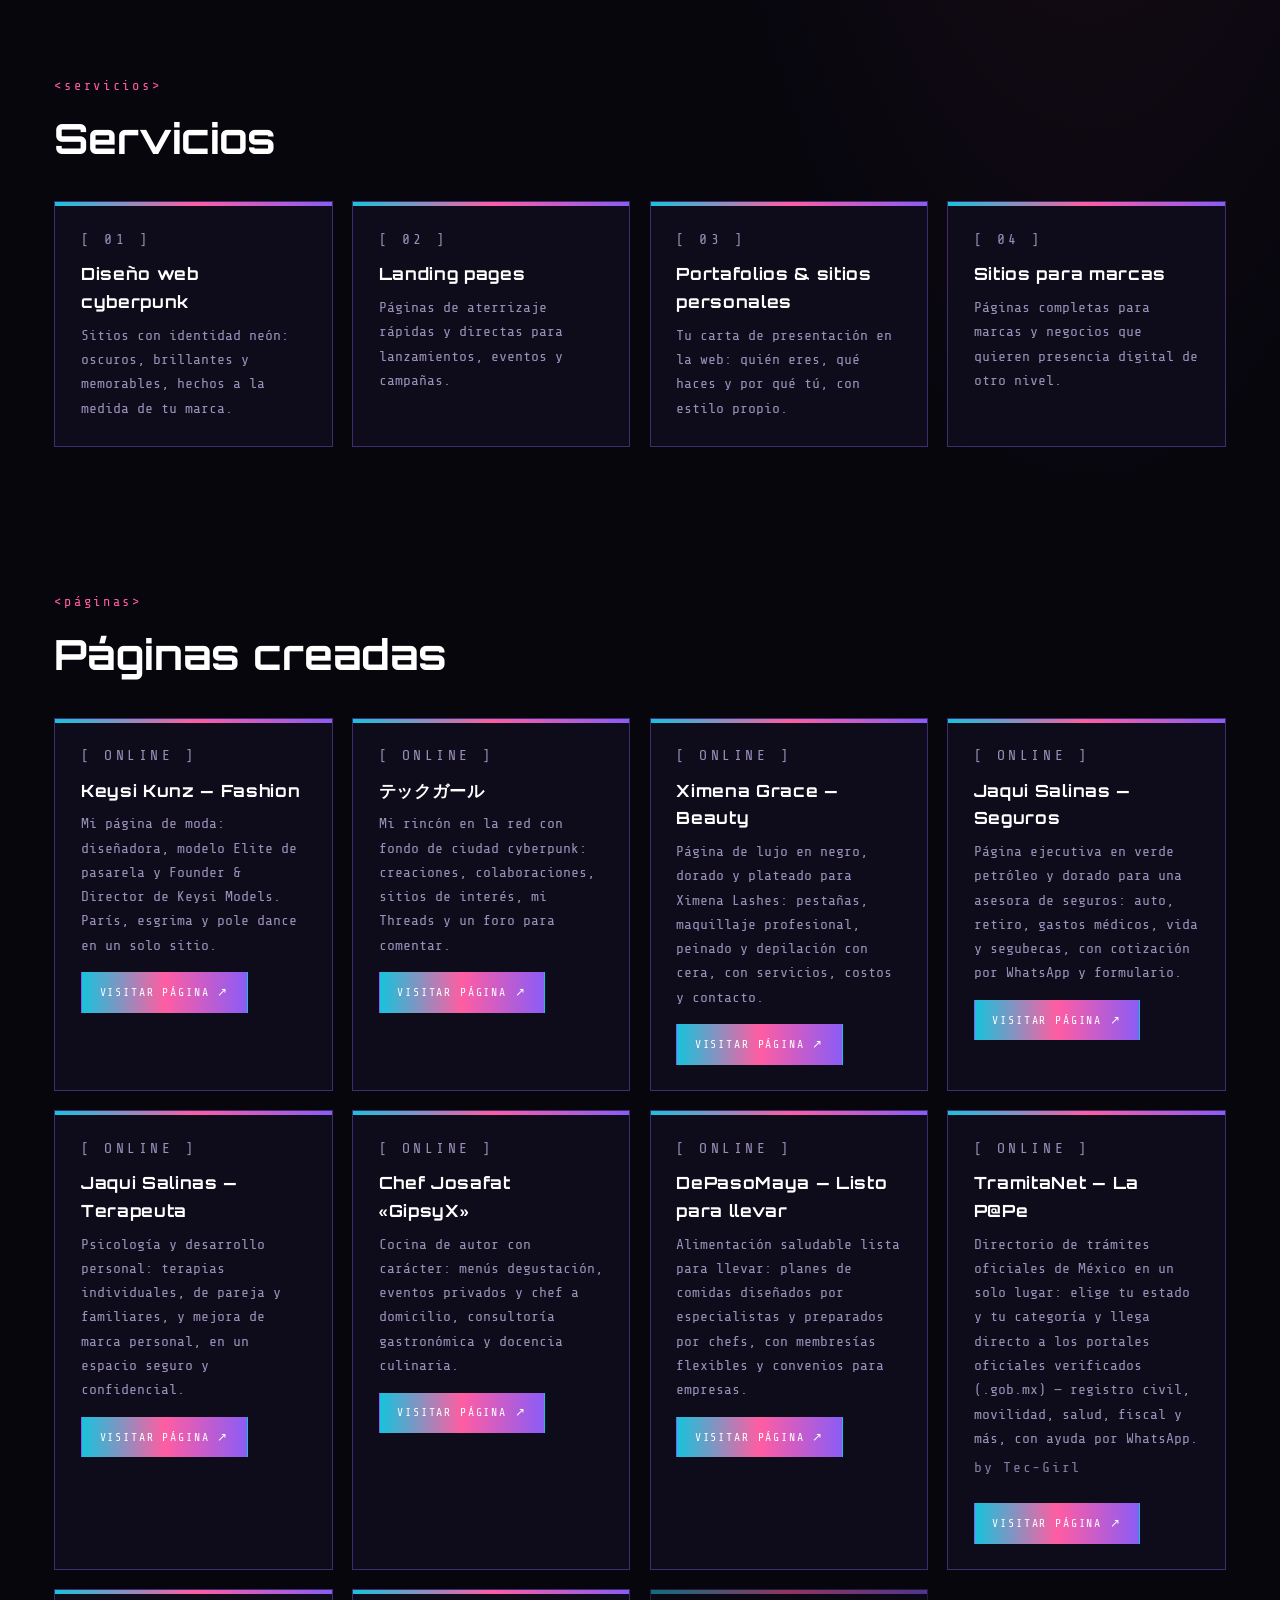
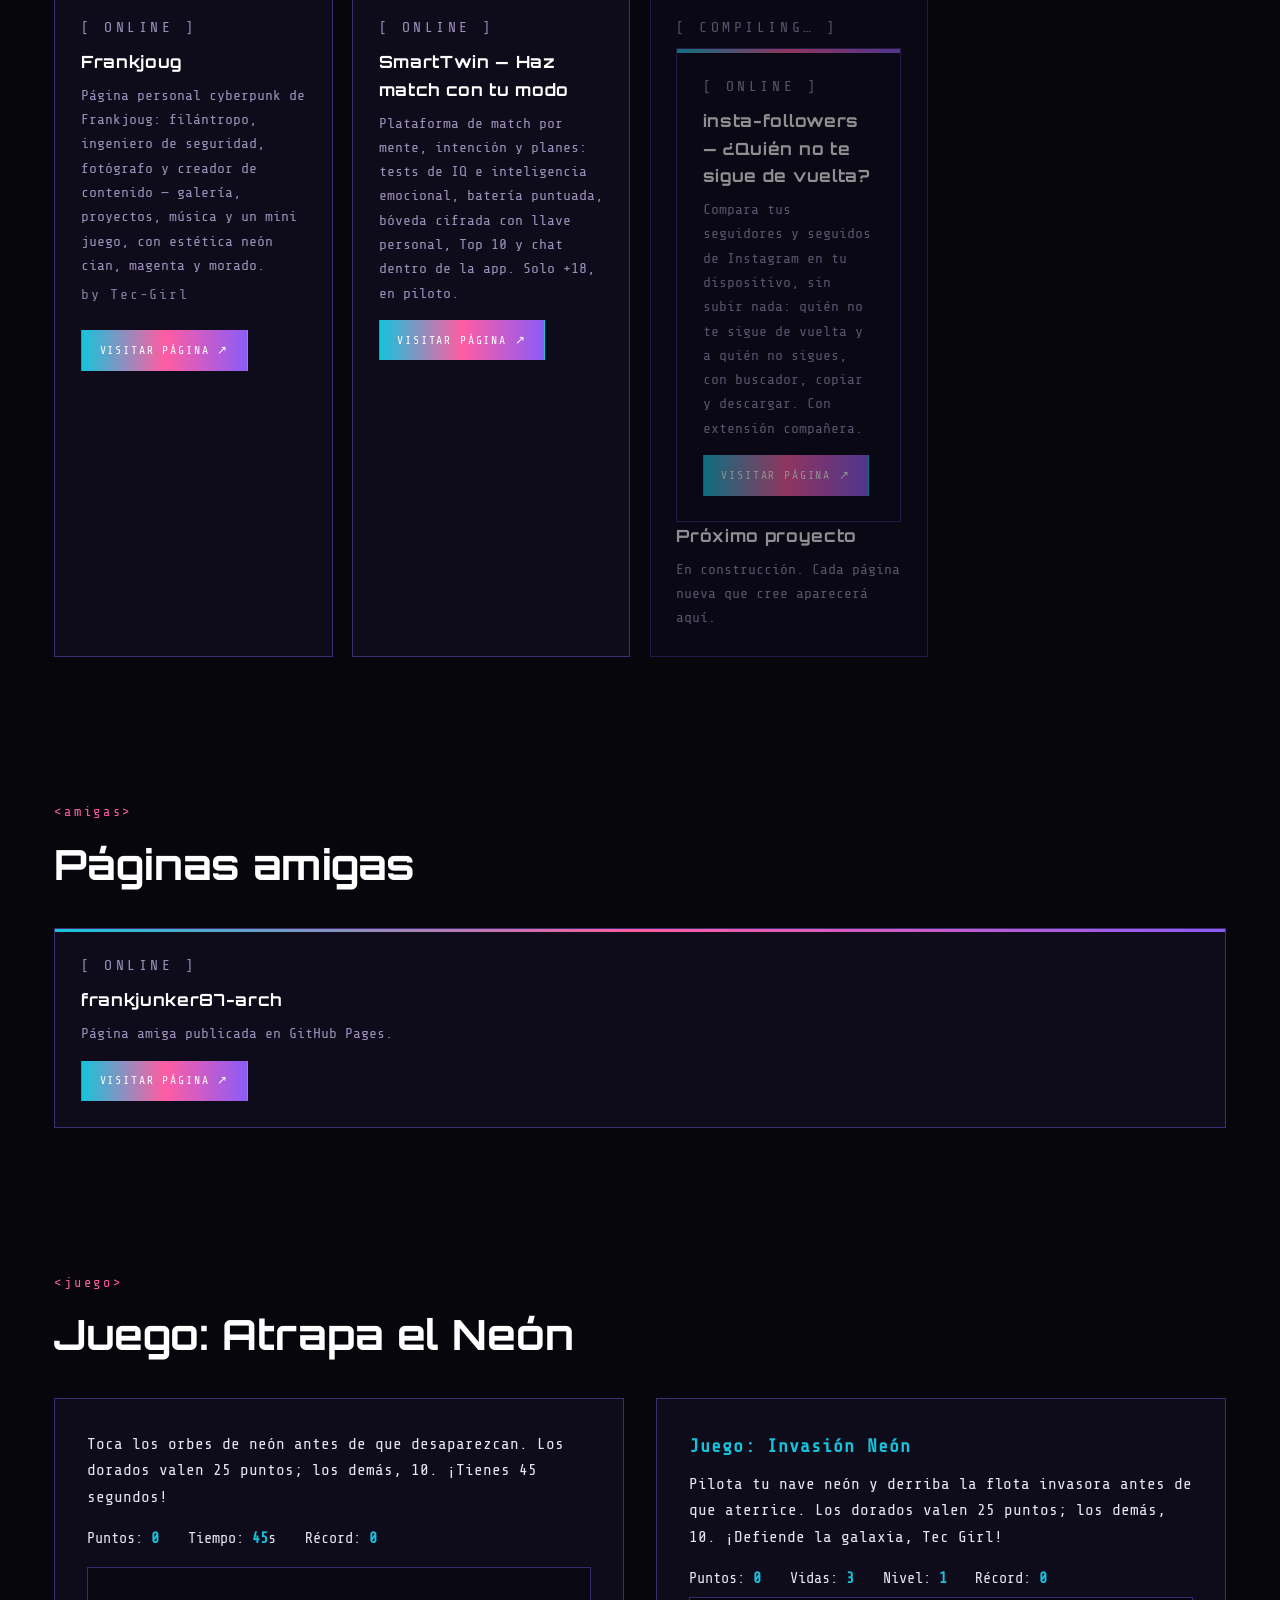
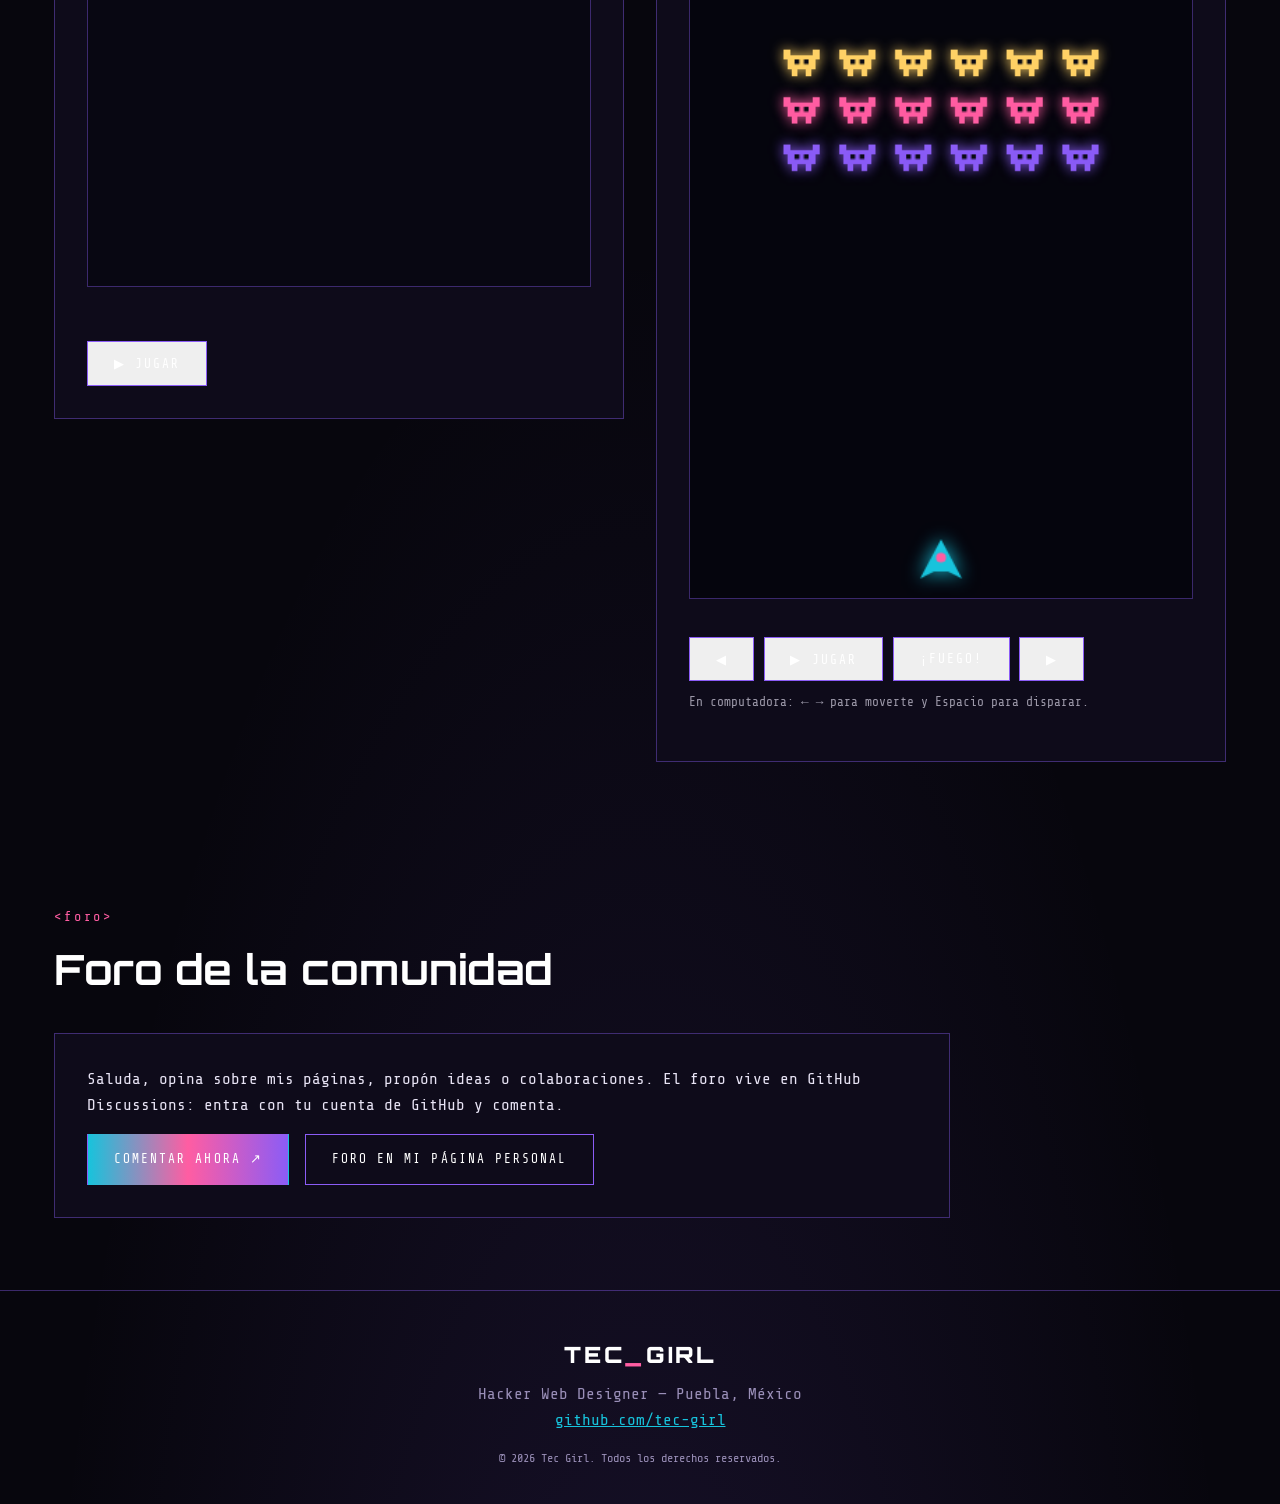
==== commit 80cbf716: "Añade la tarjeta de insta-followers al portafolio En el sitio Tec Girl (después de SmartTwin, antes " ====
--- a/index.html
+++ b/index.html
@@ -167,7 +167,13 @@
         <a class="btn btn-solid small" href="https://tec-girl.github.io/smarttwin.github.io/" target="_blank" rel="noopener" data-i18n="pg.visit">Visitar página ↗</a>
       </article>
       <article class="card project dim">
-        <p class="card-tag">[ COMPILING… ]</p>
+        <p class="card-tag">[ COMPILING… ]</p>      <article class="card project">
+        <p class="card-tag">[ ONLINE ]</p>
+        <h3 data-i18n="pg.ifh">insta-followers — ¿Quién no te sigue de vuelta?</h3>
+        <p data-i18n="pg.ifp">Compara tus seguidores y seguidos de Instagram en tu dispositivo, sin subir nada: quién no te sigue de vuelta y a quién no sigues, con buscador, copiar y descargar. Con extensión compañera.</p>
+        <a class="btn btn-solid small" href="https://tec-girl.github.io/insta-followers.github.io/" target="_blank" rel="noopener" data-i18n="pg.visit">Visitar página ↗</a>
+      </article>
+
         <h3 data-i18n="pg.c3h">Próximo proyecto</h3>
         <p data-i18n="pg.c3p">En construcción. Cada página nueva que cree aparecerá aquí.</p>
       </article>
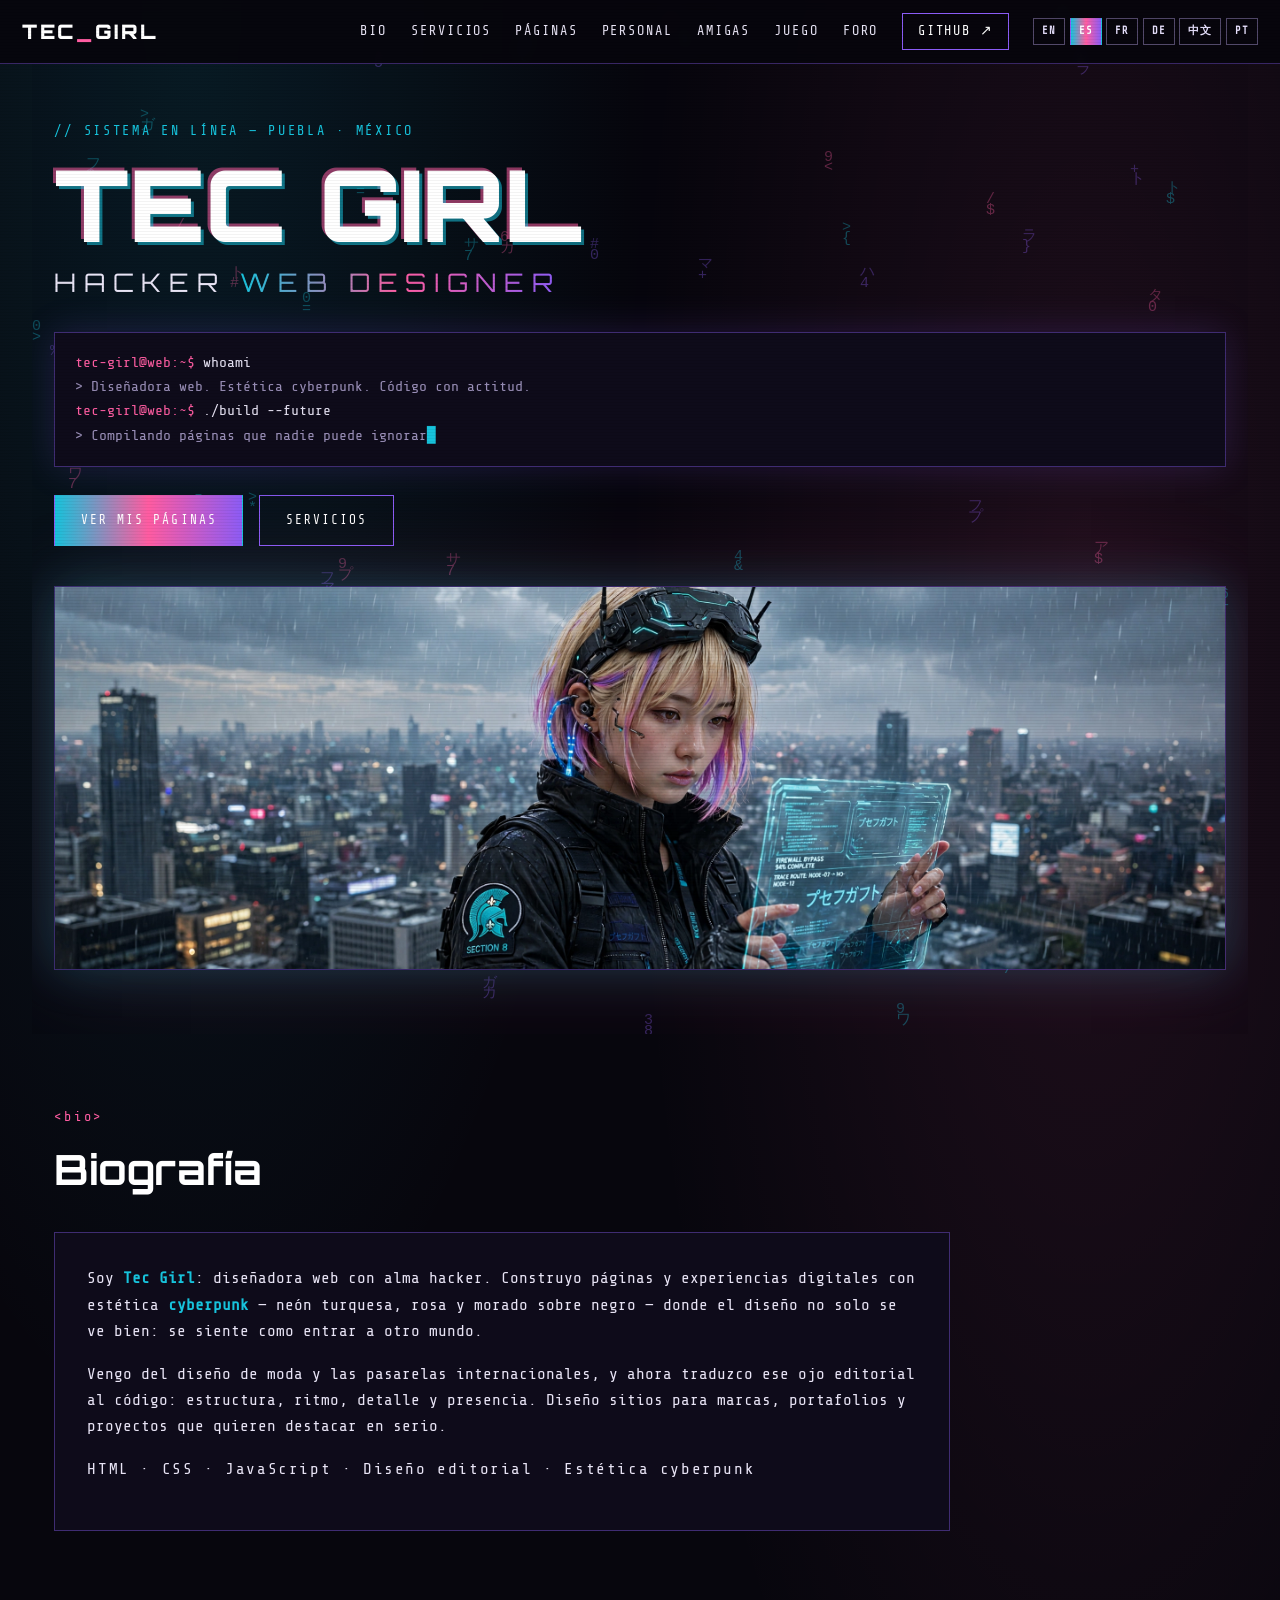
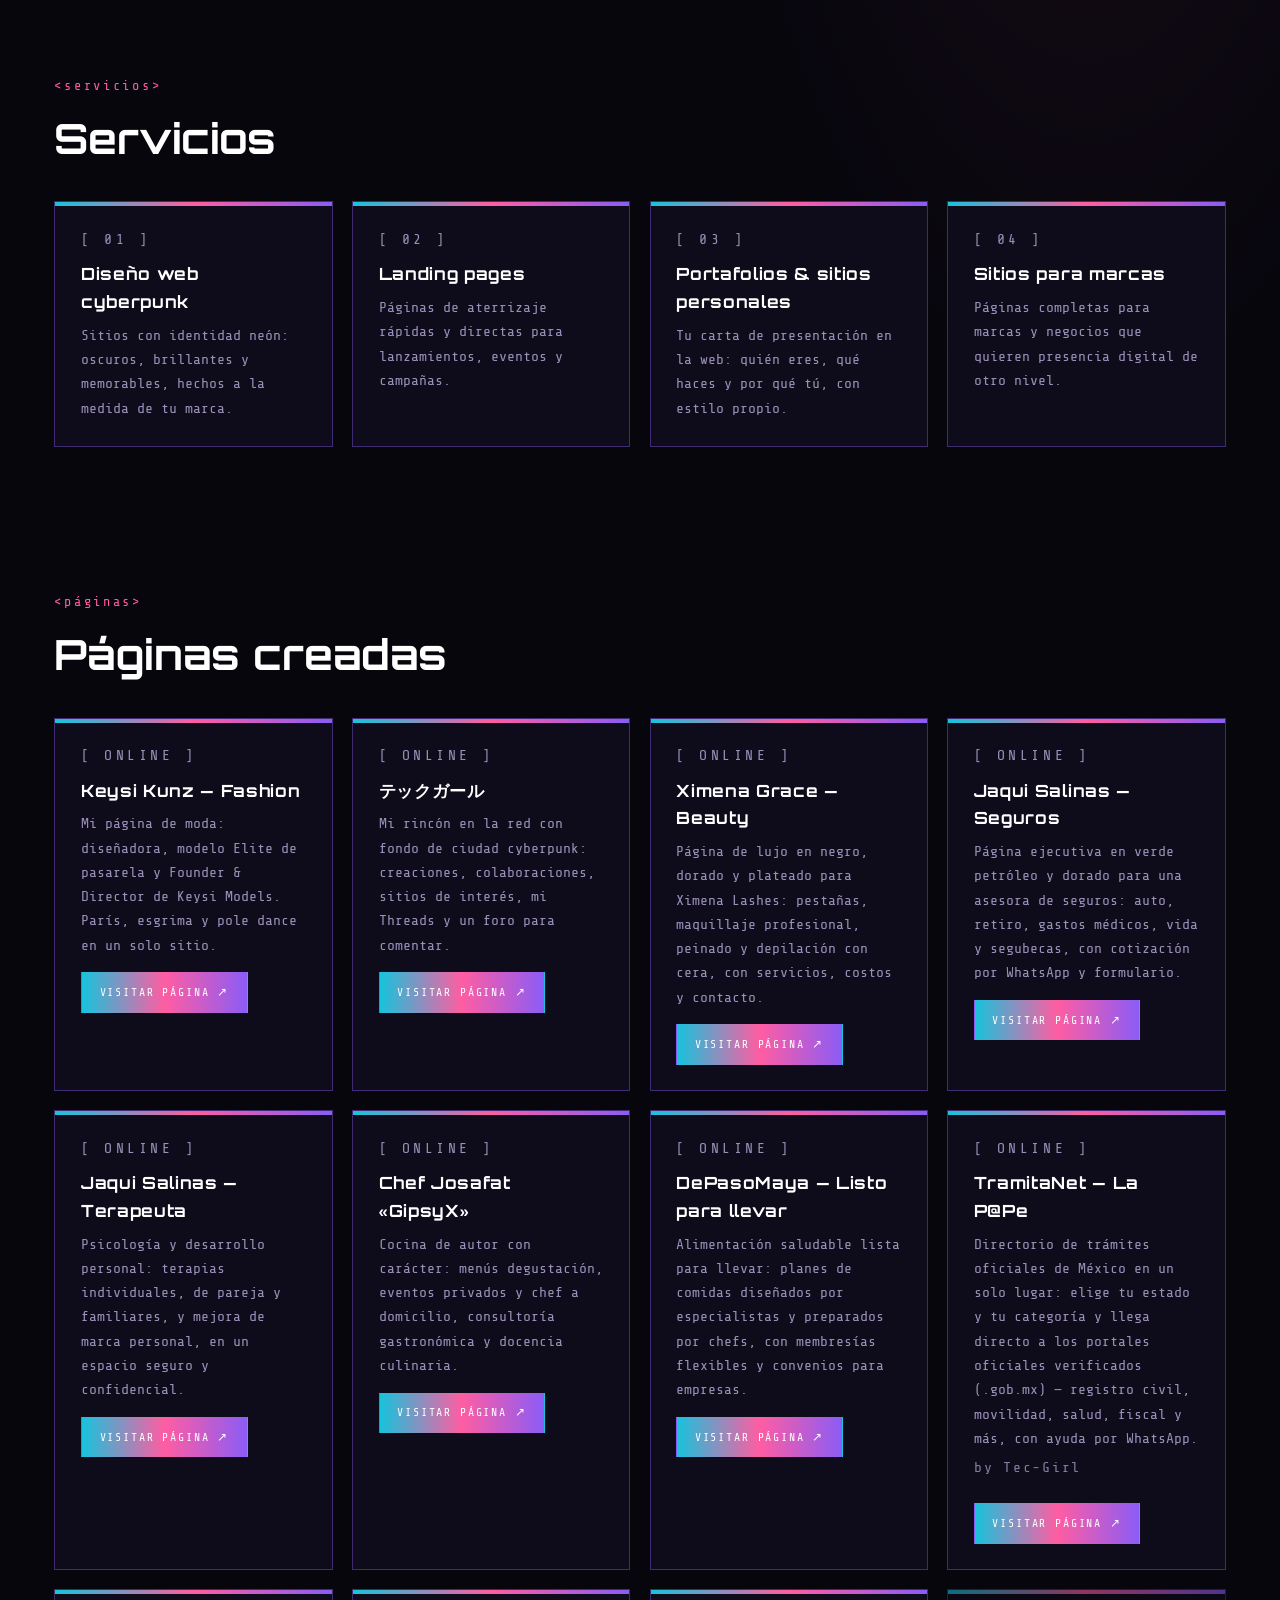
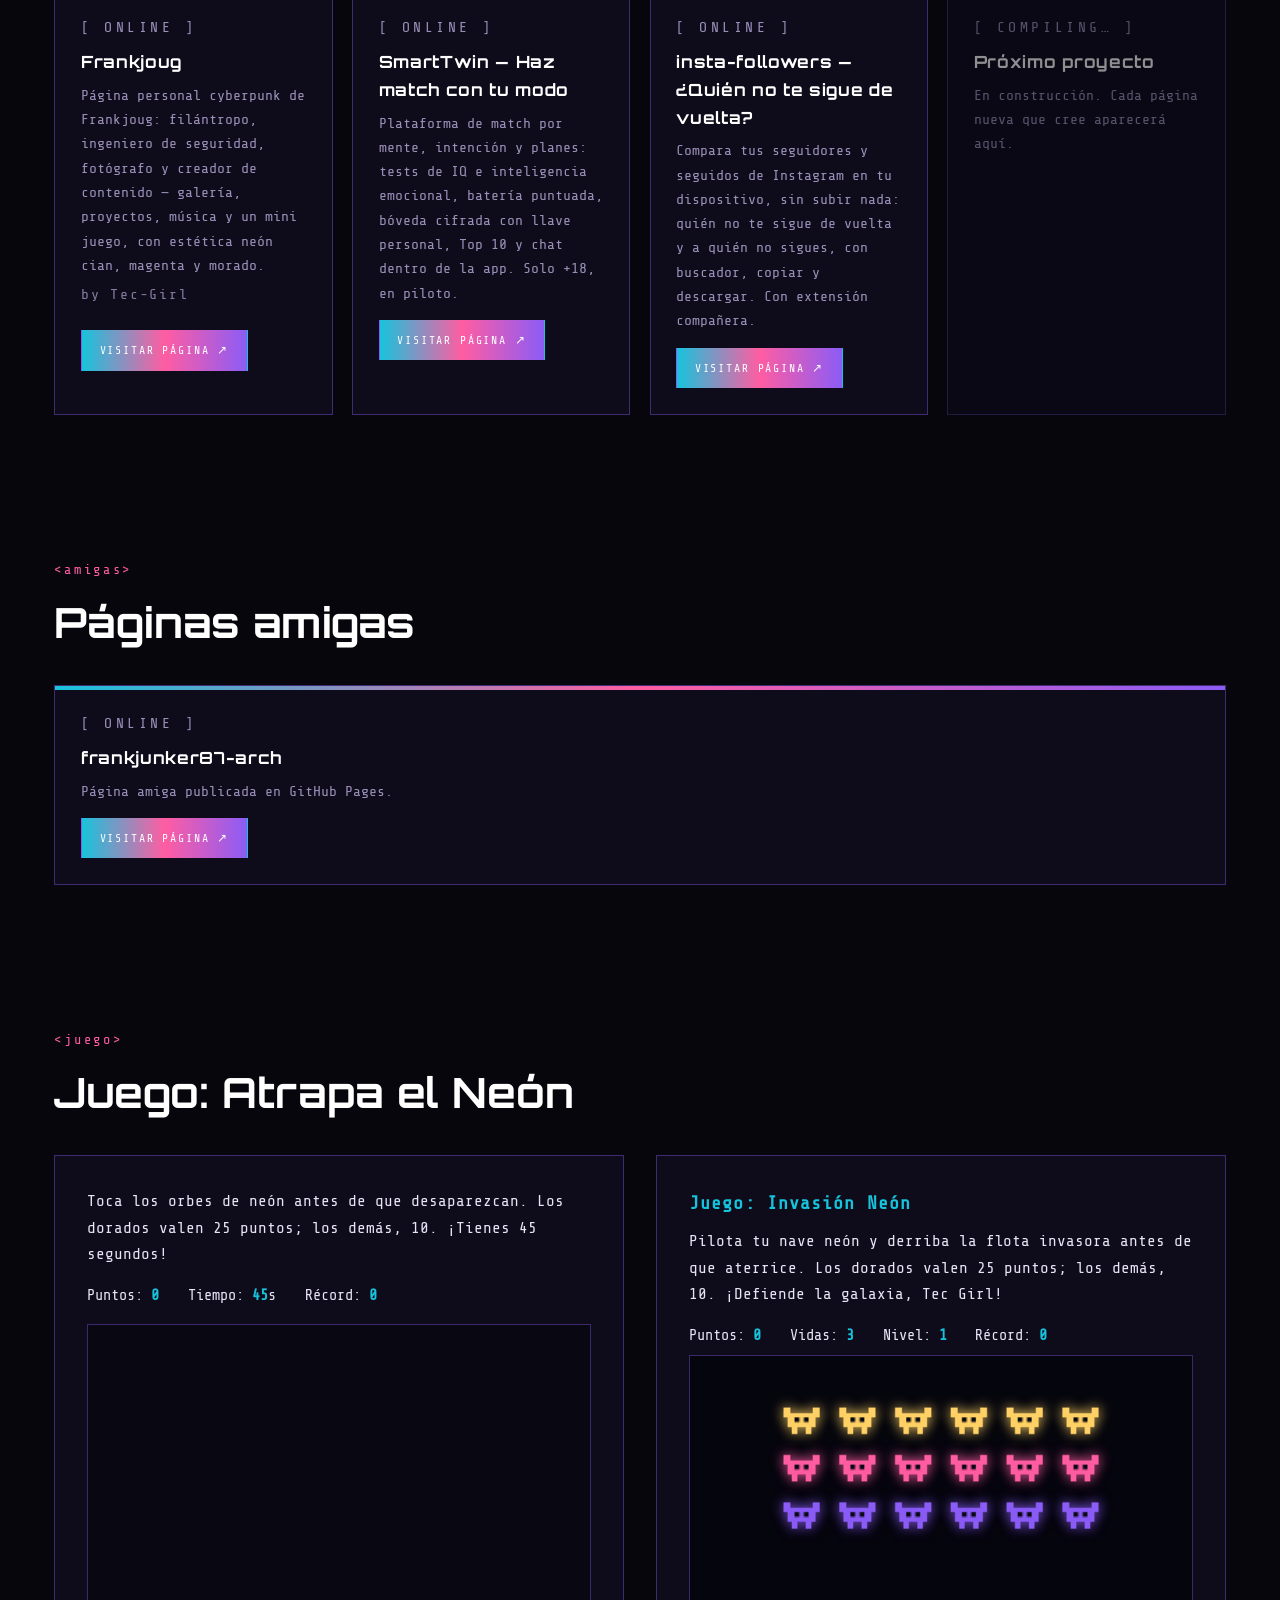
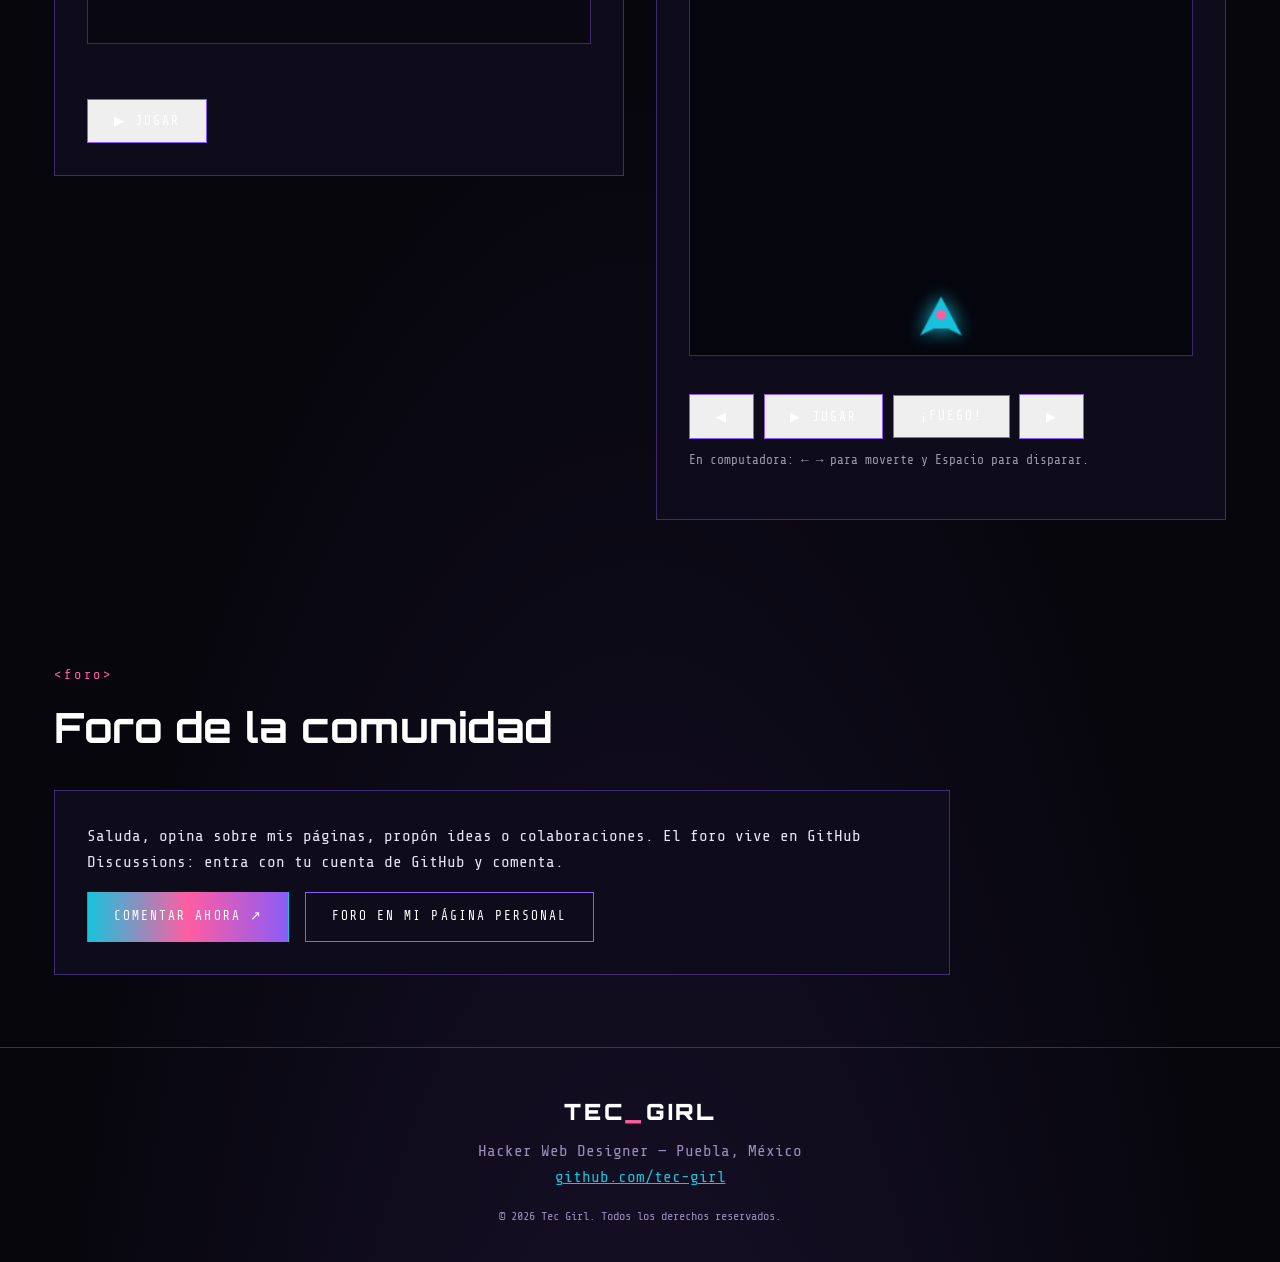
==== commit 27b7f771: "Saca la tarjeta insta-followers de su anidado: ya es tarjeta propia La tarjeta había quedado anidada" ====
--- a/index.html
+++ b/index.html
@@ -166,14 +166,14 @@
         <p data-i18n="pg.stp">Plataforma de match por mente, intención y planes: tests de IQ e inteligencia emocional, batería puntuada, bóveda cifrada con llave personal, Top 10 y chat dentro de la app. Solo +18, en piloto.</p>
         <a class="btn btn-solid small" href="https://tec-girl.github.io/smarttwin.github.io/" target="_blank" rel="noopener" data-i18n="pg.visit">Visitar página ↗</a>
       </article>
-      <article class="card project dim">
-        <p class="card-tag">[ COMPILING… ]</p>      <article class="card project">
+      <article class="card project">
         <p class="card-tag">[ ONLINE ]</p>
         <h3 data-i18n="pg.ifh">insta-followers — ¿Quién no te sigue de vuelta?</h3>
         <p data-i18n="pg.ifp">Compara tus seguidores y seguidos de Instagram en tu dispositivo, sin subir nada: quién no te sigue de vuelta y a quién no sigues, con buscador, copiar y descargar. Con extensión compañera.</p>
         <a class="btn btn-solid small" href="https://tec-girl.github.io/insta-followers.github.io/" target="_blank" rel="noopener" data-i18n="pg.visit">Visitar página ↗</a>
       </article>
-
+      <article class="card project dim">
+        <p class="card-tag">[ COMPILING… ]</p>
         <h3 data-i18n="pg.c3h">Próximo proyecto</h3>
         <p data-i18n="pg.c3p">En construcción. Cada página nueva que cree aparecerá aquí.</p>
       </article>
